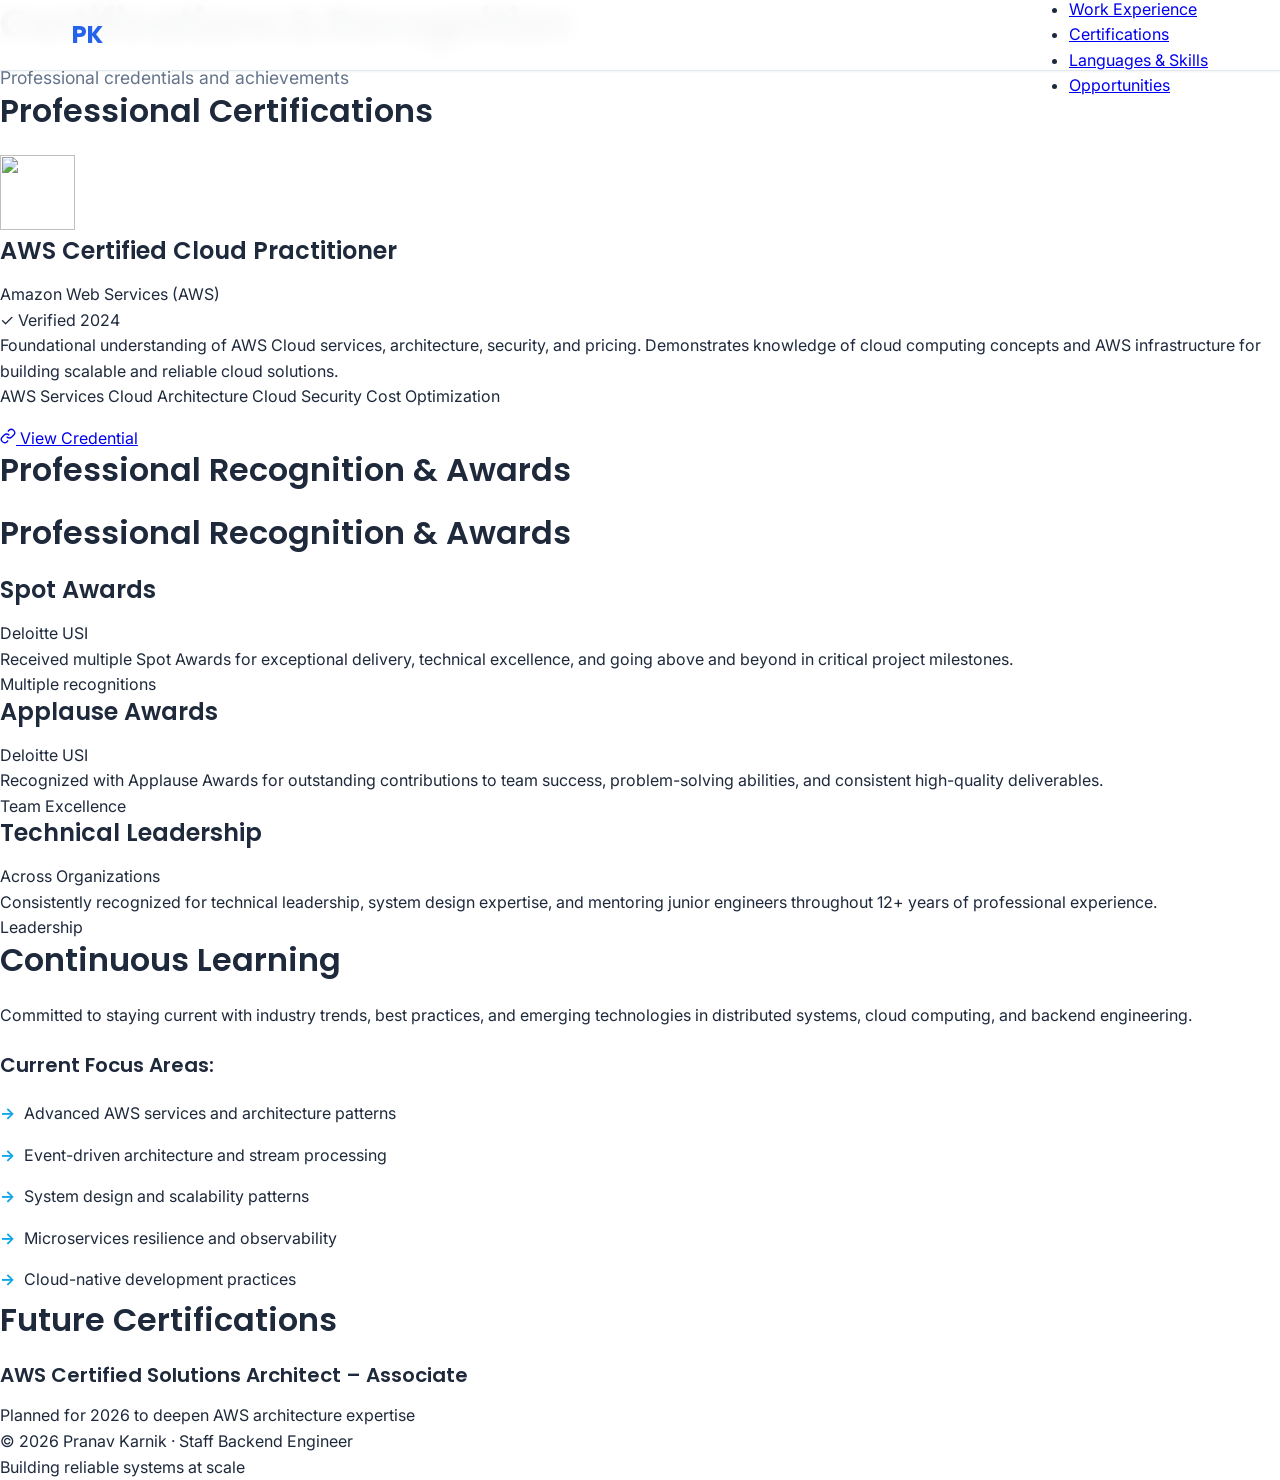
==== certifications.html @ 6ec2f6ee "Rename certifications to certifications.html" ====
<!DOCTYPE html>
<html lang="en">
<head>
<meta charset="UTF-8" />
<meta name="viewport" content="width=device-width, initial-scale=1" /
>
<title>Certifications | Pranav Karnik</title>
<link rel="stylesheet" href="styles.css" />
<link rel="preconnect" href="https://fonts.googleapis.com">
<link rel="preconnect" href="https://fonts.gstatic.com" crossorigin>
<link href="https://fonts.googleapis.com/css2?
family=Inter:wght@300;400;500;600;700&family=Poppins:wght@600;700&displ
ay=swap" rel="stylesheet">
</head>
<body>
<nav class="navbar">
<div class="nav-container">
<a href="index.html" class="nav-logo">PK</a>
<button class="hamburger" id="hamburger" aria-label="Toggle menu">
<span class="line"></span>
<span class="line"></span>
<span class="line"></span>
</button>
<ul class="nav-menu" id="navMenu">
<li><a href="index.html">Home</a></li>
<li><a href="experience.html">Work Experience</a></li>
<li><a href="certifications.html" class="active">Certifications</
a></li>
<li><a href="languages.html">Languages & Skills</a></li>
<li><a href="opportunities.html">Opportunities</a></li>
</ul>
</div>
</nav>
<div class="page-header">
<div class="container">
<h1>Certifications & Recognition</h1>
<p class="subtitle">Professional credentials and achievements</p>
</div>
</div>
<main>
<section class="section-light">
<div class="container">
<div class="cert-section">
<h2> Professional Certifications</h2>
<div class="cert-card featured">
<div class="cert-header">
<div class="cert-icon">
<img src="https://res.cloudinary.com/dsrkqlk0v/image/upload/v1769955115/IMG_2856_sljvae.png" height="75" width="75"/>
</div>
<div>
<h3>AWS Certified Cloud Practitioner</h3>
<p class="cert-issuer">Amazon Web Services (AWS)</p>
</div>
</div>
<div class="cert-details">
<div class="cert-meta">
<span class="cert-badge">✓ Verified</span>
<span class="cert-year">2024</span>
</div>
<p class="cert-description">
Foundational understanding of AWS Cloud services,
architecture, security,
and pricing. Demonstrates knowledge of cloud computing
concepts and AWS
infrastructure for building scalable and reliable cloud
solutions.
</p>
<div class="cert-skills">
<span class="skill-tag">AWS Services</span>
<span class="skill-tag">Cloud Architecture</span>
<span class="skill-tag">Cloud Security</span>
<span class="skill-tag">Cost Optimization</span>
</div>
<div style="margin-top: 1rem;">
<a href="https://www.credly.com/badges/dc76d791-8003-4bef-
b8b0-d8bb9b824e85/linked_in_profile" target="_blank" class="btn-
primary">
<svg width="16" height="16" viewBox="0 0 24 24"
fill="none" stroke="currentColor" stroke-width="2">
<path d="M10 13a5 5 0 0 0 7.54.54l3-3a5 5 0 0
0-7.07-7.07l-1.72 1.71"></path>
<path d="M14 11a5 5 0 0 0-7.54-.54l-3 3a5 5 0 0 0 7.07
7.07l1.71-1.71"></path>
</svg>
View Credential
</a>
</div>
</div>
</div>
</div>
<div class="cert-section">
<h2> Professional Recognition & Awards</h2>
<h2> Professional Recognition & Awards</h2>
<div class="awards-grid">
<div class="award-card">
<div class="award-icon"> </div>
<h3>Spot Awards</h3>
<p class="award-company">Deloitte USI</p>
<p class="award-description">
Received multiple Spot Awards for exceptional delivery,
technical excellence,
and going above and beyond in critical project milestones.
</p>
<div class="award-meta">
<span class="award-badge">Multiple recognitions</span>
</div>
</div>
<div class="award-card">
<div class="award-icon"> </div>
<h3>Applause Awards</h3>
<p class="award-company">Deloitte USI</p>
<p class="award-description">
Recognized with Applause Awards for outstanding
contributions to team success,
problem-solving abilities, and consistent high-quality
deliverables.
</p>
<div class="award-meta">
<span class="award-badge">Team Excellence</span>
</div>
</div>
<div class="award-card">
<div class="award-icon"> </div>
<h3>Technical Leadership</h3>
<p class="award-company">Across Organizations</p>
<p class="award-description">
Consistently recognized for technical leadership, system
design expertise,
and mentoring junior engineers throughout 12+ years of
professional experience.
</p>
<div class="award-meta">
<span class="award-badge">Leadership</span>
</div>
</div>
</div>
</div>
</div>
<div class="cert-section">
<h2> Continuous Learning</h2>
<div class="learning-card">
<p>
Committed to staying current with industry trends, best
practices, and emerging technologies
in distributed systems, cloud computing, and backend
engineering.
</p>
<div class="learning-areas">
<h4>Current Focus Areas:</h4>
<ul class="learning-list">
<li>Advanced AWS services and architecture patterns</li>
<li>Event-driven architecture and stream processing</li>
<li>System design and scalability patterns</li>
<li>Microservices resilience and observability</li>
<li>Cloud-native development practices</li>
</ul>
</div>
</div>
</div>
<div class="cert-section">
<h2> Future Certifications</h2>
<div class="future-certs">
<div class="future-cert-item">
<h4>AWS Certified Solutions Architect – Associate</h4>
<p>Planned for 2026 to deepen AWS architecture expertise</p>
</div>
<!-- <div class="future-cert-item">
<h4>Certified Kubernetes Administrator (CKA)</h4>
<p>To enhance container orchestration and cloud-native
skills</p>
</div> -->
</div>
</div>
</div>
</section>
</main>
</main>
<footer>
<div class="container">
<p>© 2026 Pranav Karnik · Staff Backend Engineer</p>
<p class="footer-subtitle">Building reliable systems at scale</p>
</div>
</footer>
<script src="script.js"></script>
</body>
</html>
---- styles.css ----
/* ================================
GLOBAL RESET & VARIABLES
================================ */
:root {
--primary-color: #2563eb;
--primary-dark: #1e40af;
--secondary-color: #64748b;
--accent-color: #0ea5e9;
--text-dark: #1e293b;
--text-light: #64748b;
--bg-light: #f8fafc;
--bg-white: #ffffff;
--bg-dark: #0f172a;
--border-color: #e2e8f0;
--shadow-sm: 0 1px 2px 0 rgba(0, 0, 0, 0.05);
--shadow-md: 0 4px 6px -1px rgba(0, 0, 0, 0.1);
--shadow-lg: 0 10px 15px -3px rgba(0, 0, 0, 0.1);
--shadow-xl: 0 20px 25px -5px rgba(0, 0, 0, 0.1);
--transition: all 0.3s cubic-bezier(0.4, 0, 0.2, 1);
}
* {
margin: 0;
padding: 0;
box-sizing: border-box;
}
html {
scroll-behavior: smooth;
}
body {
font-family: 'Inter', -apple-system, BlinkMacSystemFont, 'Segoe UI',
Roboto, sans-serif;
color: var(--text-dark);
line-height: 1.6;
background-color: var(--bg-white);
}
/* ================================
TYPOGRAPHY
================================ */
h1, h2, h3, h4, h5, h6 {
font-family: 'Poppins', 'Inter', sans-serif;
font-weight: 700;
line-height: 1.2;
color: var(--text-dark);
margin-bottom: 1rem;
}
h1 {
font-size: 2.5rem;
font-weight: 700;
}
h2 {
font-size: 2rem;
font-weight: 600;
margin-bottom: 1.5rem;
}
h3 {
font-size: 1.5rem;
font-weight: 600;
}
h4 {
font-size: 1.25rem;
font-weight: 600;
}
p {
}
margin-bottom: 1rem;
.lead {
font-size: 1.25rem;
font-weight: 400;
color: var(--text-light);
line-height: 1.7;
}
.subtitle {
font-size: 1.1rem;
color: var(--text-light);
font-weight: 400;
}
/* ================================
NAVIGATION BAR
================================ */
.navbar {
position: fixed;
top: 0;
left: 0;
right: 0;
background: rgba(255, 255, 255, 0.95);
backdrop-filter: blur(10px);
border-bottom: 1px solid var(--border-color);
z-index: 1000;
box-shadow: var(--shadow-sm);
}
.nav-container {
max-width: 1200px;
margin: 0 auto;
padding: 0 2rem;
display: flex;
justify-content: space-between;
align-items: center;
height: 70px;
}
.nav-logo {
font-family: 'Poppins', sans-serif;
font-size: 1.5rem;
font-weight: 700;
color: var(--primary-color);
text-decoration: none;
transition: var(--transition);
}
.nav-logo:hover {
color: var(--primary-dark);
transform: scale(1.05);
}
.hamburger {
display: none;
flex-direction: column;
background: none;
border: none;
cursor: pointer;
padding: 0.5rem;
z-index: 1001;
}
.hamburger .line {
width: 25px;
height: 3px;
background-color: var(--text-dark);
margin: 3px 0;
transition: var(--transition);
border-radius: 3px;
}
}
}
}
.hamburger.active .line:nth-child(1) {
transform: rotate(45deg) translate(8px, 8px);
.hamburger.active .line:nth-child(2) {
opacity: 0;
.hamburger.active .line:nth-child(3) {
transform: rotate(-45deg) translate(7px, -7px);
.nav-menu {
display: flex;
list-style: none;
gap: 2rem;
align-items: center;
}
.nav-menu li a {
text-decoration: none;
color: var(--text-dark);
font-weight: 500;
font-size: 0.95rem;
padding: 0.5rem 1rem;
border-radius: 6px;
transition: var(--transition);
position: relative;
}
.nav-menu li a:hover {
color: var(--primary-color);
background-color: var(--bg-light);
}
.nav-menu li a.active {
color: var(--primary-color);
background-color: var(--bg-light);
}
/* Mobile Navigation */
@media (max-width: 768px) {
.hamburger {
display: flex;
}
.nav-menu {
position: fixed;
left: -100%;
top: 70px;
flex-direction: column;
background-color: rgba(255, 255, 255, 0.98);
width: 100%;
text-align: center;
transition: 0.3s;
box-shadow: var(--shadow-lg);
padding: 2rem 0;
gap: 0;
}
}
}
.nav-menu.active {
left: 0;
.nav-menu li {
width: 100%;
.nav-menu li a {
display: block;
padding: 1rem 2rem;
margin: 0.25rem 0;
}
}
/* ================================
HERO SECTION
================================ */
.hero {
margin-top: 70px;
background: linear-gradient(135deg, #667eea 0%, #764ba2 100%);
color: white;
padding: 4rem 2rem;
}
.hero-content {
max-width: 1200px;
margin: 0 auto;
}
.profile-section {
display: grid;
grid-template-columns: 250px 1fr;
gap: 3rem;
align-items: center;
}
.profile-pic {
width: 250px;
height: 250px;
object-fit: cover;
border-radius: 12px;
border: 5px solid rgba(255, 255, 255, 0.3);
box-shadow: var(--shadow-xl);
transition: var(--transition);
}
.profile-pic:hover {
transform: scale(1.02);
box-shadow: 0 25px 50px -12px rgba(0, 0, 0, 0.25);
}
.profile-info h1 {
color: white;
font-size: 3rem;
margin-bottom: 0.5rem;
}
.role {
font-size: 1.5rem;
font-weight: 600;
color: rgba(255, 255, 255, 0.95);
margin-bottom: 1rem;
}
.tagline {
font-size: 1.1rem;
color: rgba(255, 255, 255, 0.9);
line-height: 1.6;
margin-bottom: 1rem;
}
.location {
font-size: 1rem;
color: rgba(255, 255, 255, 0.85);
margin-bottom: 1.5rem;
}
.links {
display: flex;
gap: 1rem;
flex-wrap: wrap;
}
.btn-primary,
.btn-secondary {
display: inline-flex;
align-items: center;
gap: 0.5rem;
padding: 0.75rem 1.5rem;
border-radius: 8px;
text-decoration: none;
font-weight: 600;
transition: var(--transition);
font-size: 0.95rem;
}
.btn-primary {
background-color: white;
color: var(--primary-color);
box-shadow: var(--shadow-md);
}
.btn-primary:hover {
transform: translateY(-2px);
box-shadow: var(--shadow-lg);
background-color: var(--bg-light);
}
.btn-secondary {
background-color: rgba(255, 255, 255, 0.2);
color: white;
border: 2px solid rgba(255, 255, 255, 0.5);
}
.btn-secondary:hover {
background-color: rgba(255, 255, 255, 0.3);
border-color: white;
transform: translateY(-2px);
}
.btn-primary.large,
.btn-secondary.large {
padding: 1rem 2rem;
font-size: 1.1rem;
}
@media (max-width: 768px) {
.profile-section {
grid-template-columns: 1fr;
text-align: center;
gap: 2rem;
}
.profile-pic {
margin: 0 auto;
width: 200px;
height: 200px;
}
}
}
.profile-info h1 {
font-size: 2rem;
.links {
justify-content: center;
}
/* ================================
MAIN CONTENT & SECTIONS
================================ */
.container {
max-width: 1200px;
margin: 0 auto;
padding: 0 2rem;
section {
padding: 4rem 0;
}
}
}
}
.section-light {
background-color: var(--bg-white);
.section-dark {
background-color: var(--bg-light);
.page-header {
margin-top: 70px;
background: linear-gradient(135deg, #667eea 0%, #764ba2 100%);
color: white;
padding: 3rem 2rem;
text-align: center;
}
.page-header h1 {
color: white;
font-size: 2.5rem;
margin-bottom: 0.5rem;
}
.page-header .subtitle {
color: rgba(255, 255, 255, 0.9);
font-size: 1.2rem;
}
}
.gradient-header {
background: linear-gradient(135deg, #0ea5e9 0%, #2563eb 100%);
/* ================================
GRID LAYOUTS
================================ */
.grid {
display: grid;
grid-template-columns: repeat(auto-fit, minmax(280px, 1fr));
gap: 2rem;
margin-top: 2rem;
}
.grid-small {
display: grid;
grid-template-columns: repeat(auto-fit, minmax(250px, 1fr));
gap: 1.5rem;
margin-top: 1.5rem;
}
/* ================================
CARDS
================================ */
.card {
background: white;
border-radius: 12px;
padding: 2rem;
box-shadow: var(--shadow-md);
transition: var(--transition);
border: 1px solid var(--border-color);
}
.card:hover {
transform: translateY(-5px);
box-shadow: var(--shadow-xl);
}
.card-icon {
font-size: 3rem;
margin-bottom: 1rem;
}
.card h3 {
color: var(--text-dark);
margin-bottom: 0.75rem;
}
.card p {
color: var(--text-light);
font-size: 0.95rem;
}
/* ================================
PHILOSOPHY & LISTS
================================ */
.philosophy-list {
list-style: none;
margin-top: 1.5rem;
}
.philosophy-list li {
padding: 1rem 1.5rem;
margin-bottom: 0.75rem;
background: white;
border-left: 4px solid var(--primary-color);
border-radius: 6px;
box-shadow: var(--shadow-sm);
transition: var(--transition);
}
.philosophy-list li:hover {
box-shadow: var(--shadow-md);
transform: translateX(5px);
}
.bullet {
color: var(--primary-color);
font-weight: 700;
margin-right: 0.75rem;
}
.achievements {
list-style: none;
margin-top: 1rem;
}
.achievements li {
padding: 0.75rem 0;
padding-left: 1.5rem;
position: relative;
color: var(--text-dark);
}
.achievements li:before {
content: "‣";
position: absolute;
left: 0;
color: var(--primary-color);
font-weight: bold;
}
/* ================================
CURRENT ROLE
================================ */
.current-role {
background: white;
padding: 2rem;
border-radius: 12px;
box-shadow: var(--shadow-md);
border-left: 4px solid var(--primary-color);
}
.time {
color: var(--text-light);
font-weight: 600;
font-size: 0.95rem;
margin-bottom: 1rem;
}
/* ================================
EXPERIENCE PAGE
================================ */
.experience-item {
background: white;
border-radius: 12px;
padding: 2.5rem;
margin-bottom: 2rem;
box-shadow: var(--shadow-md);
border: 1px solid var(--border-color);
}
.experience-header {
display: flex;
justify-content: space-between;
align-items: flex-start;
margin-bottom: 1.5rem;
padding-bottom: 1.5rem;
border-bottom: 2px solid var(--border-color);
}
.experience-header h2 {
color: var(--text-dark);
margin-bottom: 0.25rem;
}
.experience-header h3 {
color: var(--text-light);
font-weight: 500;
font-size: 1.2rem;
}
.experience-date {
display: flex;
flex-direction: column;
gap: 0.5rem;
align-items: flex-end;
}
.time-badge,
.location-badge {
padding: 0.4rem 1rem;
border-radius: 20px;
font-size: 0.85rem;
font-weight: 600;
}
.time-badge {
background-color: var(--primary-color);
color: white;
}
.location-badge {
background-color: var(--bg-light);
color: var(--text-light);
}
.experience-content h4 {
color: var(--text-dark);
margin-top: 1.5rem;
margin-bottom: 1rem;
}
.highlight-card {
background: var(--bg-light);
padding: 1.5rem;
border-radius: 8px;
border-left: 3px solid var(--accent-color);
}
}
.highlight-card h5 {
color: var(--text-dark);
margin-bottom: 0.75rem;
font-size: 1.1rem;
}
}
.highlight-card ul {
list-style: none;
.highlight-card li {
padding: 0.4rem 0;
padding-left: 1.2rem;
position: relative;
font-size: 0.9rem;
color: var(--text-dark);
}
.highlight-card li:before {
content: "•";
position: absolute;
left: 0;
color: var(--accent-color);
font-weight: bold;
}
/* Timeline */
.experience-summary {
margin-top: 3rem;
background: var(--bg-light);
padding: 2.5rem;
border-radius: 12px;
}
.timeline {
margin-top: 2rem;
position: relative;
padding-left: 2rem;
}
.timeline:before {
content: "";
position: absolute;
left: 0;
top: 0;
bottom: 0;
width: 3px;
background: var(--primary-color);
}
.timeline-item {
position: relative;
margin-bottom: 2rem;
}
.timeline-marker {
position: absolute;
left: -2.5rem;
top: 0.25rem;
width: 12px;
height: 12px;
background: var(--primary-color);
border: 3px solid white;
border-radius: 50%;
box-shadow: var(--shadow-md);
}
.timeline-content h4 {
color: var(--primary-color);
font-size: 1.1rem;
margin-bottom: 0.5rem;
}
.timeline-content p {
color: var(--text-dark);
margin-bottom: 0;
}
@media (max-width: 768px) {
.experience-header {
flex-direction: column;
gap: 1rem;
}
}
.experience-date {
align-items: flex-start;
}
/* ================================
CERTIFICATIONS PAGE
================================ */
.cert-section {
margin-bottom: 3rem;
}
.cert-card {
background: white;
border-radius: 12px;
padding: 2rem;
box-shadow: var(--shadow-md);
border: 1px solid var(--border-color);
margin-bottom: 1.5rem;
transition: var(--transition);
}
.cert-card:hover {
box-shadow: var(--shadow-lg);
transform: translateY(-2px);
}
}
.cert-card.featured {
border-left: 4px solid var(--primary-color);
.cert-header {
display: flex;
gap: 1.5rem;
align-items: flex-start;
margin-bottom: 1.5rem;
}
}
.cert-icon {
color: var(--primary-color);
.cert-issuer {
color: var(--text-light);
font-weight: 500;
margin-top: 0.25rem;
}
.cert-details {
margin-top: 1rem;
}
.cert-meta {
display: flex;
gap: 1rem;
margin-bottom: 1rem;
}
.cert-badge,
.cert-year {
padding: 0.4rem 1rem;
border-radius: 20px;
font-size: 0.85rem;
font-weight: 600;
}
.cert-badge {
background-color: #10b981;
color: white;
}
.cert-year {
background-color: var(--bg-light);
color: var(--text-light);
}
.cert-description {
color: var(--text-light);
line-height: 1.6;
margin-bottom: 1rem;
}
.cert-skills {
display: flex;
flex-wrap: wrap;
gap: 0.5rem;
margin-top: 1rem;
}
.skill-tag {
padding: 0.4rem 0.9rem;
background-color: var(--bg-light);
color: var(--text-dark);
border-radius: 6px;
font-size: 0.85rem;
font-weight: 500;
}
/* Awards Grid */
.awards-grid {
display: grid;
grid-template-columns: repeat(auto-fit, minmax(300px, 1fr));
gap: 1.5rem;
margin-top: 1.5rem;
}
.award-card {
background: white;
border-radius: 12px;
padding: 2rem;
box-shadow: var(--shadow-md);
border: 1px solid var(--border-color);
transition: var(--transition);
}
.award-card:hover {
transform: translateY(-3px);
box-shadow: var(--shadow-lg);
}
.award-icon {
font-size: 2.5rem;
margin-bottom: 1rem;
}
.award-company {
color: var(--text-light);
font-weight: 600;
margin-bottom: 0.75rem;
}
.award-description {
color: var(--text-light);
font-size: 0.95rem;
line-height: 1.6;
}
}
.award-meta {
margin-top: 1rem;
}
.award-badge {
display: inline-block;
padding: 0.4rem 1rem;
background-color: var(--bg-light);
color: var(--primary-color);
border-radius: 20px;
font-size: 0.85rem;
font-weight: 600;
}
/* Learning */
.learning-card {
background: var(--bg-light);
padding: 2rem;
border-radius: 12px;
border-left: 4px solid var(--accent-color);
}
}
.learning-areas {
margin-top: 1.5rem;
.learning-list {
list-style: none;
margin-top: 1rem;
}
.learning-list li {
padding: 0.5rem 0;
padding-left: 1.5rem;
position: relative;
color: var(--text-dark);
}
.learning-list li:before {
content: "→";
position: absolute;
left: 0;
color: var(--accent-color);
font-weight: bold;
}
/* Future Certifications */
.future-certs {
margin-top: 1.5rem;
}
.future-cert-item {
background: white;
padding: 1.5rem;
border-radius: 8px;
margin-bottom: 1rem;
border-left: 3px solid var(--text-light);
}
.future-cert-item h4 {
color: var(--text-dark);
margin-bottom: 0.5rem;
}
.future-cert-item p {
color: var(--text-light);
font-size: 0.9rem;
margin-bottom: 0;
}
/* ================================
LANGUAGES & SKILLS PAGE
================================ */
.skills-section {
margin-bottom: 3rem;
}
/* Language Cards */
.language-grid {
display: grid;
grid-template-columns: repeat(auto-fit, minmax(250px, 1fr));
gap: 1.5rem;
margin-top: 1.5rem;
}
.language-card {
background: white;
border-radius: 12px;
padding: 2rem;
box-shadow: var(--shadow-md);
text-align: center;
border: 1px solid var(--border-color);
transition: var(--transition);
}
.language-card:hover {
transform: translateY(-3px);
box-shadow: var(--shadow-lg);
}
.language-flag {
font-size: 3rem;
margin-bottom: 1rem;
}
.proficiency-bar {
width: 100%;
height: 8px;
background-color: var(--bg-light);
border-radius: 10px;
overflow: hidden;
margin: 1rem 0;
}
.proficiency-fill {
height: 100%;
accent-color));
border-radius: 10px;
transition: width 0.5s ease;
background: linear-gradient(90deg, var(--primary-color), var(--
}
.proficiency-level {
color: var(--text-light);
font-size: 0.9rem;
font-weight: 500;
/* Tech Skills */
.tech-category {
margin-bottom: 2rem;
}
}
.tech-category h3 {
color: var(--text-dark);
font-size: 1.2rem;
margin-bottom: 1rem;
padding-bottom: 0.5rem;
border-bottom: 2px solid var(--border-color);
}
.tech-grid {
display: grid;
grid-template-columns: repeat(auto-fit, minmax(200px, 1fr));
gap: 1rem;
margin-top: 1rem;
}
.tech-item {
background: white;
padding: 1.25rem;
border-radius: 8px;
box-shadow: var(--shadow-sm);
border: 1px solid var(--border-color);
transition: var(--transition);
display: flex;
flex-direction: column;
gap: 0.5rem;
}
.tech-item:hover {
box-shadow: var(--shadow-md);
transform: translateY(-2px);
}
}
}
}
.tech-item.expert {
border-left: 4px solid #10b981;
.tech-item.advanced {
border-left: 4px solid var(--primary-color);
.tech-item.intermediate {
border-left: 4px solid var(--accent-color);
.tech-name {
font-weight: 600;
color: var(--text-dark);
font-size: 1rem;
}
.tech-level {
font-size: 0.85rem;
font-weight: 600;
padding: 0.25rem 0.75rem;
border-radius: 12px;
align-self: flex-start;
}
.tech-item.expert .tech-level {
background-color: #d1fae5;
color: #065f46;
}
.tech-item.advanced .tech-level {
background-color: #dbeafe;
color: #1e40af;
}
.tech-item.intermediate .tech-level {
background-color: #e0f2fe;
color: #075985;
}
.tech-version {
font-size: 0.8rem;
color: var(--text-light);
}
/* Architecture Skills */
.architecture-skills {
display: grid;
grid-template-columns: repeat(auto-fit, minmax(280px, 1fr));
gap: 1.5rem;
margin-top: 1.5rem;
}
.arch-item {
background: white;
padding: 1.5rem;
border-radius: 8px;
box-shadow: var(--shadow-sm);
border-left: 3px solid var(--primary-color);
transition: var(--transition);
}
.arch-item:hover {
box-shadow: var(--shadow-md);
transform: translateX(3px);
}
.arch-item h4 {
color: var(--text-dark);
margin-bottom: 0.5rem;
}
.arch-item p {
color: var(--text-light);
font-size: 0.9rem;
margin-bottom: 0;
}
/* Tools Grid */
.tools-grid {
display: grid;
grid-template-columns: repeat(auto-fit, minmax(250px, 1fr));
gap: 1.5rem;
margin-top: 1.5rem;
}
.tool-category {
background: white;
padding: 1.5rem;
border-radius: 8px;
box-shadow: var(--shadow-sm);
border: 1px solid var(--border-color);
}
.tool-category h4 {
color: var(--text-dark);
margin-bottom: 1rem;
}
}
.tool-category ul {
list-style: none;
.tool-category li {
padding: 0.4rem 0;
padding-left: 1.2rem;
position: relative;
color: var(--text-dark);
font-size: 0.9rem;
}
.tool-category li:before {
content: "✓";
position: absolute;
left: 0;
color: var(--primary-color);
font-weight: bold;
}
/* ================================
OPPORTUNITIES PAGE
================================ */
.opportunity-intro {
text-align: center;
max-width: 800px;
margin: 0 auto 3rem;
}
.opportunity-grid {
display: grid;
grid-template-columns: repeat(auto-fit, minmax(320px, 1fr));
gap: 2rem;
margin-bottom: 3rem;
}
.opportunity-card {
background: white;
border-radius: 12px;
padding: 2.5rem;
box-shadow: var(--shadow-md);
border: 1px solid var(--border-color);
transition: var(--transition);
}
.opportunity-card:hover {
transform: translateY(-5px);
box-shadow: var(--shadow-xl);
}
.opportunity-card.featured {
border: 2px solid var(--primary-color);
background: linear-gradient(135deg, #f0f9ff 0%, #e0f2fe 100%);
}
.opp-icon {
font-size: 3rem;
margin-bottom: 1rem;
}
.opp-highlight {
color: var(--primary-color);
font-weight: 600;
font-size: 1.1rem;
margin-bottom: 1.5rem;
}
.opp-details h4 {
color: var(--text-dark);
margin-top: 1.5rem;
margin-bottom: 1rem;
}
}
.opp-details ul {
list-style: none;
.opp-details li {
padding: 0.5rem 0;
padding-left: 1.5rem;
position: relative;
color: var(--text-dark);
}
.opp-details li:before {
content: "‣";
position: absolute;
left: 0;
color: var(--primary-color);
font-weight: bold;
}
.visa-badge {
background: var(--primary-color);
color: white;
padding: 1rem 1.5rem;
border-radius: 8px;
margin-top: 1.5rem;
}
.visa-badge strong {
display: block;
margin-bottom: 0.5rem;
font-size: 1.1rem;
}
.visa-badge p {
margin: 0;
font-size: 0.9rem;
opacity: 0.95;
}
.note {
background: var(--bg-light);
padding: 1rem;
border-radius: 6px;
margin-top: 1rem;
font-size: 0.9rem;
color: var(--text-dark);
}
/* What Looking For */
.what-looking-for {
background: var(--bg-light);
padding: 3rem;
border-radius: 12px;
margin-bottom: 3rem;
}
.looking-grid {
display: grid;
grid-template-columns: repeat(auto-fit, minmax(250px, 1fr));
gap: 2rem;
margin-top: 2rem;
}
.looking-item {
background: white;
padding: 1.5rem;
border-radius: 8px;
box-shadow: var(--shadow-sm);
}
.looking-item h3 {
color: var(--text-dark);
margin-bottom: 1rem;
font-size: 1.2rem;
}
}
.looking-item ul {
list-style: none;
.looking-item li {
padding: 0.4rem 0;
padding-left: 1.2rem;
position: relative;
color: var(--text-dark);
}
.looking-item li:before {
content: "•";
position: absolute;
left: 0;
color: var(--primary-color);
font-weight: bold;
/* Value Proposition */
.value-proposition {
margin-bottom: 3rem;
}
}
.value-grid {
display: grid;
grid-template-columns: repeat(auto-fit, minmax(250px, 1fr));
gap: 1.5rem;
margin-top: 2rem;
}
.value-item {
background: white;
padding: 2rem;
border-radius: 12px;
box-shadow: var(--shadow-md);
text-align: center;
border: 1px solid var(--border-color);
transition: var(--transition);
}
.value-item:hover {
transform: translateY(-3px);
box-shadow: var(--shadow-lg);
}
.value-icon {
font-size: 2.5rem;
margin-bottom: 1rem;
}
.value-item h4 {
color: var(--text-dark);
margin-bottom: 0.75rem;
}
.value-item p {
color: var(--text-light);
font-size: 0.9rem;
margin-bottom: 0;
}
/* Relocation Info */
.relocation-info {
background: linear-gradient(135deg, #f0f9ff 0%, #e0f2fe 100%);
padding: 3rem;
border-radius: 12px;
margin-bottom: 3rem;
}
.relocation-content {
max-width: 900px;
margin: 0 auto;
}
.relocation-details {
display: grid;
grid-template-columns: repeat(auto-fit, minmax(200px, 1fr));
gap: 1.5rem;
margin-top: 2rem;
}
.relocation-item {
background: white;
padding: 1.5rem;
border-radius: 8px;
box-shadow: var(--shadow-sm);
}
.relocation-item h4 {
color: var(--primary-color);
margin-bottom: 0.5rem;
font-size: 1.1rem;
}
.relocation-item p {
color: var(--text-dark);
font-size: 0.9rem;
margin-bottom: 0;
}
/* Contact CTA */
.contact-cta {
background: white;
padding: 3rem;
border-radius: 12px;
box-shadow: var(--shadow-lg);
text-align: center;
border: 2px solid var(--primary-color);
}
.contact-cta h2 {
color: var(--text-dark);
margin-bottom: 1rem;
}
.contact-cta p {
color: var(--text-light);
font-size: 1.1rem;
max-width: 700px;
margin: 0 auto 2rem;
}
.cta-buttons {
display: flex;
gap: 1rem;
justify-content: center;
flex-wrap: wrap;
}
}
/* ================================
FOOTER
================================ */
footer {
background-color: var(--bg-dark);
color: rgba(255, 255, 255, 0.8);
padding: 2rem 0;
text-align: center;
}
footer p {
margin-bottom: 0.5rem;
}
.footer-subtitle {
font-size: 0.9rem;
color: rgba(255, 255, 255, 0.6);
}
/* ================================
RESPONSIVE DESIGN
================================ */
@media (max-width: 992px) {
h1 {
font-size: 2rem;
}
h2 {
font-size: 1.75rem;
}
section {
padding: 3rem 0;
}
}
@media (max-width: 768px) {
.container {
padding: 0 1.5rem;
}
.hero {
padding: 3rem 1.5rem;
}
}
h1 {
font-size: 1.75rem;
}
.page-header h1 {
font-size: 2rem;
}
.grid,
.grid-small {
grid-template-columns: 1fr;
}
.cta-buttons {
flex-direction: column;
align-items: stretch;
}
.btn-primary.large,
.btn-secondary.large {
width: 100%;
justify-content: center;
}
}
@media (max-width: 480px) {
h1 {
font-size: 1.5rem;
}
h2 {
font-size: 1.5rem;
}
.page-header h1 {
font-size: 1.75rem;
}
.hero {
padding: 2rem 1rem;
}
.card,
.experience-item,
}
.opportunity-card {
padding: 1.5rem;
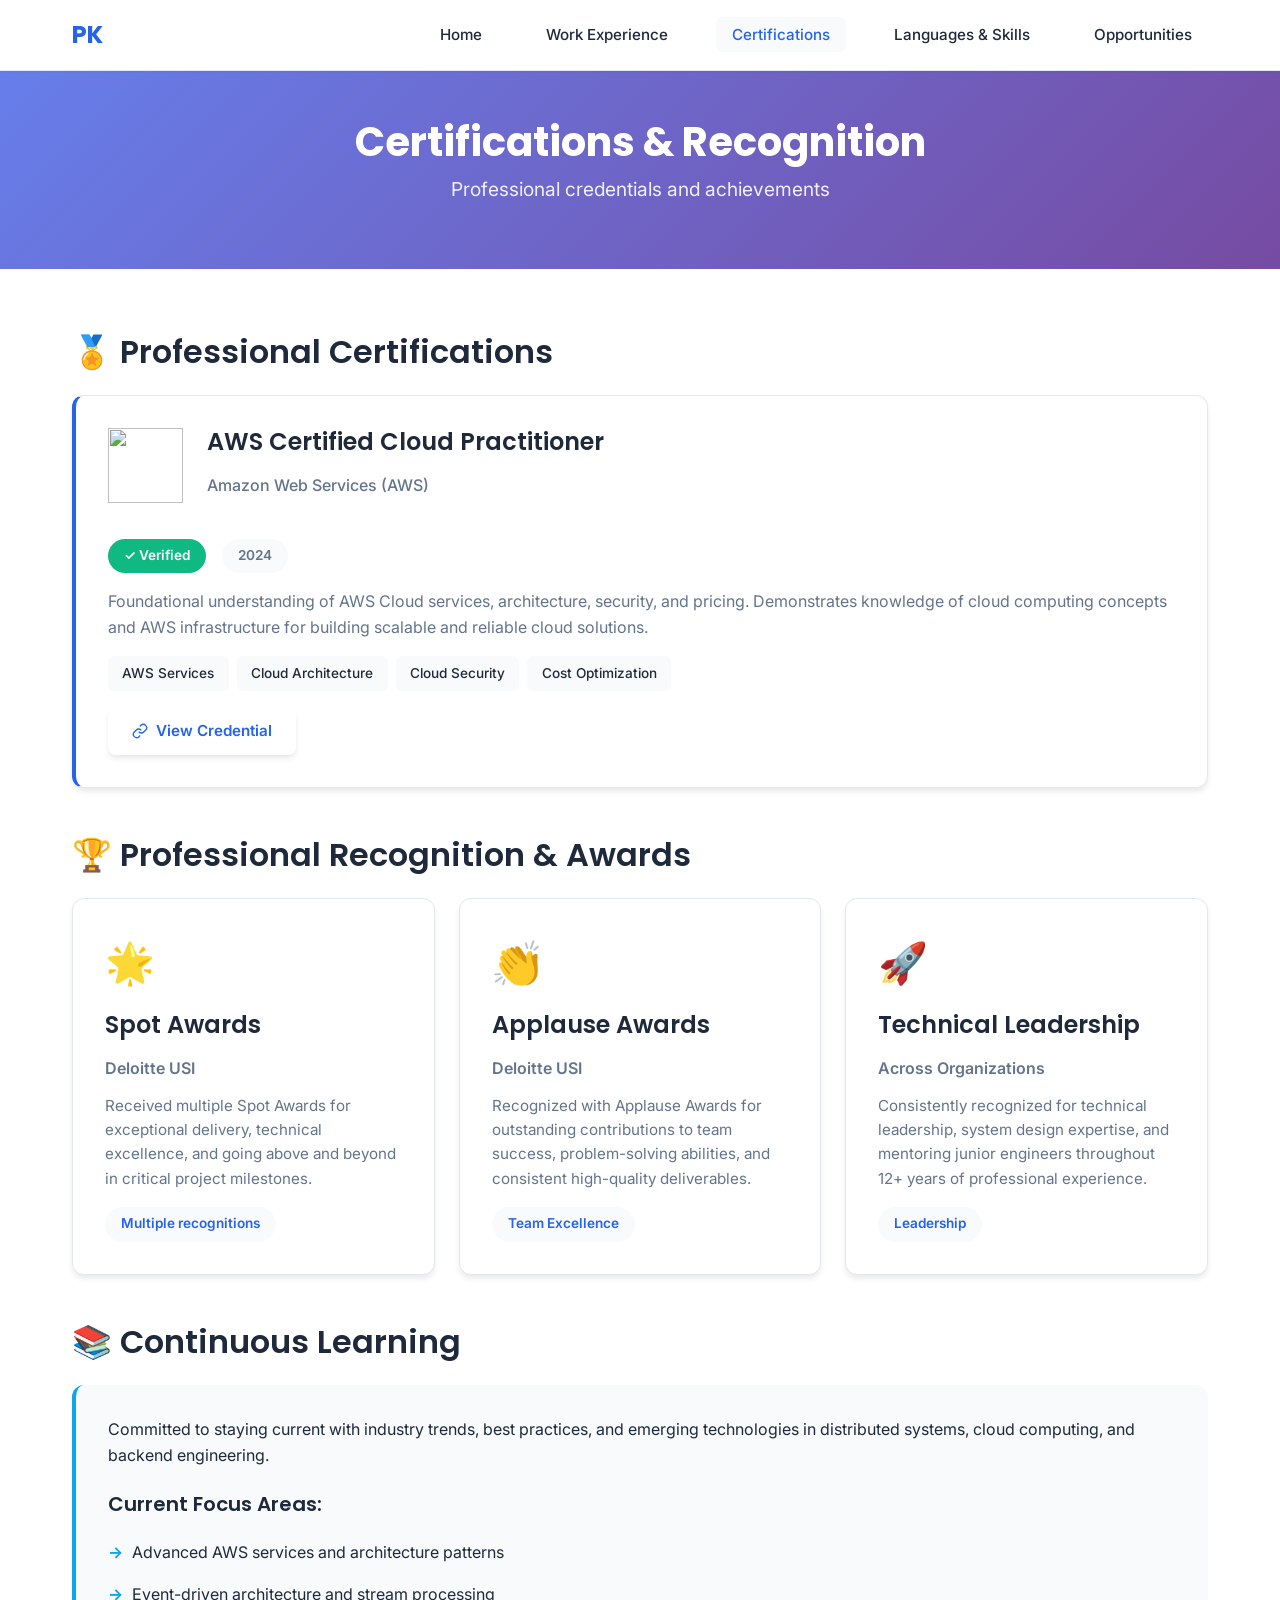
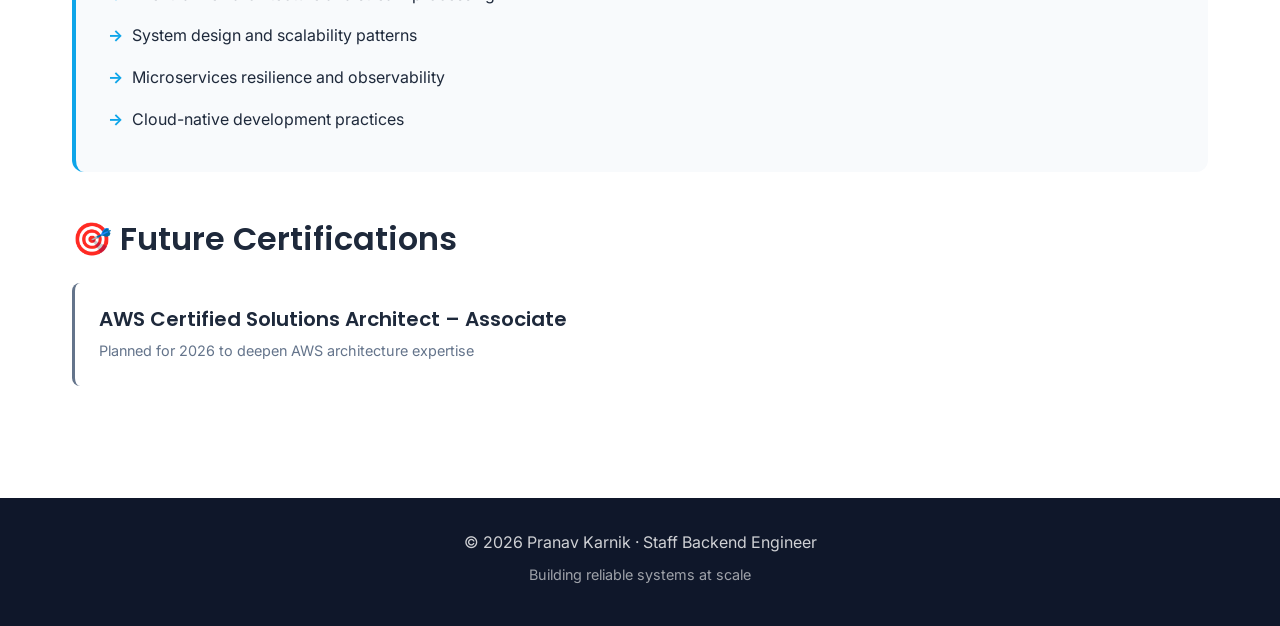
==== commit e35ca2f5: "Update certifications.html" ====
--- a/certifications.html
+++ b/certifications.html
@@ -1,186 +1,182 @@
 <!DOCTYPE html>
 <html lang="en">
 <head>
-<meta charset="UTF-8" />
-<meta name="viewport" content="width=device-width, initial-scale=1" /
->
-<title>Certifications | Pranav Karnik</title>
-<link rel="stylesheet" href="styles.css" />
-<link rel="preconnect" href="https://fonts.googleapis.com">
-<link rel="preconnect" href="https://fonts.gstatic.com" crossorigin>
-<link href="https://fonts.googleapis.com/css2?
-family=Inter:wght@300;400;500;600;700&family=Poppins:wght@600;700&displ
-ay=swap" rel="stylesheet">
+  <meta charset="UTF-8" />
+  <meta name="viewport" content="width=device-width, initial-scale=1" />
+  <title>Certifications | Pranav Karnik</title>
+  <link rel="stylesheet" href="styles.css" />
+  <link rel="preconnect" href="https://fonts.googleapis.com">
+  <link rel="preconnect" href="https://fonts.gstatic.com" crossorigin>
+  <link href="https://fonts.googleapis.com/css2?family=Inter:wght@300;400;500;600;700&family=Poppins:wght@600;700&display=swap" rel="stylesheet">
 </head>
 <body>
+
 <nav class="navbar">
-<div class="nav-container">
-<a href="index.html" class="nav-logo">PK</a>
-<button class="hamburger" id="hamburger" aria-label="Toggle menu">
-<span class="line"></span>
-<span class="line"></span>
-<span class="line"></span>
-</button>
-<ul class="nav-menu" id="navMenu">
-<li><a href="index.html">Home</a></li>
-<li><a href="experience.html">Work Experience</a></li>
-<li><a href="certifications.html" class="active">Certifications</
-a></li>
-<li><a href="languages.html">Languages & Skills</a></li>
-<li><a href="opportunities.html">Opportunities</a></li>
-</ul>
+  <div class="nav-container">
+    <a href="index.html" class="nav-logo">PK</a>
+    <button class="hamburger" id="hamburger" aria-label="Toggle menu">
+      <span class="line"></span>
+      <span class="line"></span>
+      <span class="line"></span>
+    </button>
+    <ul class="nav-menu" id="navMenu">
+      <li><a href="index.html">Home</a></li>
+      <li><a href="experience.html">Work Experience</a></li>
+      <li><a href="certifications.html" class="active">Certifications</a></li>
+      <li><a href="languages.html">Languages & Skills</a></li>
+      <li><a href="opportunities.html">Opportunities</a></li>
+    </ul>
+  </div>
+</nav>
+
+<div class="page-header">
+  <div class="container">
+    <h1>Certifications & Recognition</h1>
+    <p class="subtitle">Professional credentials and achievements</p>
+  </div>
 </div>
-</nav>
-<div class="page-header">
-<div class="container">
-<h1>Certifications & Recognition</h1>
-<p class="subtitle">Professional credentials and achievements</p>
-</div>
-</div>
+
 <main>
+
 <section class="section-light">
-<div class="container">
-<div class="cert-section">
-<h2> Professional Certifications</h2>
-<div class="cert-card featured">
-<div class="cert-header">
-<div class="cert-icon">
-<img src="https://res.cloudinary.com/dsrkqlk0v/image/upload/v1769955115/IMG_2856_sljvae.png" height="75" width="75"/>
-</div>
-<div>
-<h3>AWS Certified Cloud Practitioner</h3>
-<p class="cert-issuer">Amazon Web Services (AWS)</p>
-</div>
-</div>
-<div class="cert-details">
-<div class="cert-meta">
-<span class="cert-badge">✓ Verified</span>
-<span class="cert-year">2024</span>
-</div>
-<p class="cert-description">
-Foundational understanding of AWS Cloud services,
-architecture, security,
-and pricing. Demonstrates knowledge of cloud computing
-concepts and AWS
-infrastructure for building scalable and reliable cloud
-solutions.
-</p>
-<div class="cert-skills">
-<span class="skill-tag">AWS Services</span>
-<span class="skill-tag">Cloud Architecture</span>
-<span class="skill-tag">Cloud Security</span>
-<span class="skill-tag">Cost Optimization</span>
-</div>
-<div style="margin-top: 1rem;">
-<a href="https://www.credly.com/badges/dc76d791-8003-4bef-
-b8b0-d8bb9b824e85/linked_in_profile" target="_blank" class="btn-
-primary">
-<svg width="16" height="16" viewBox="0 0 24 24"
-fill="none" stroke="currentColor" stroke-width="2">
-<path d="M10 13a5 5 0 0 0 7.54.54l3-3a5 5 0 0
-0-7.07-7.07l-1.72 1.71"></path>
-<path d="M14 11a5 5 0 0 0-7.54-.54l-3 3a5 5 0 0 0 7.07
-7.07l1.71-1.71"></path>
-</svg>
-View Credential
-</a>
-</div>
-</div>
-</div>
-</div>
-<div class="cert-section">
-<h2> Professional Recognition & Awards</h2>
-<h2> Professional Recognition & Awards</h2>
-<div class="awards-grid">
-<div class="award-card">
-<div class="award-icon"> </div>
-<h3>Spot Awards</h3>
-<p class="award-company">Deloitte USI</p>
-<p class="award-description">
-Received multiple Spot Awards for exceptional delivery,
-technical excellence,
-and going above and beyond in critical project milestones.
-</p>
-<div class="award-meta">
-<span class="award-badge">Multiple recognitions</span>
-</div>
-</div>
-<div class="award-card">
-<div class="award-icon"> </div>
-<h3>Applause Awards</h3>
-<p class="award-company">Deloitte USI</p>
-<p class="award-description">
-Recognized with Applause Awards for outstanding
-contributions to team success,
-problem-solving abilities, and consistent high-quality
-deliverables.
-</p>
-<div class="award-meta">
-<span class="award-badge">Team Excellence</span>
-</div>
-</div>
-<div class="award-card">
-<div class="award-icon"> </div>
-<h3>Technical Leadership</h3>
-<p class="award-company">Across Organizations</p>
-<p class="award-description">
-Consistently recognized for technical leadership, system
-design expertise,
-and mentoring junior engineers throughout 12+ years of
-professional experience.
-</p>
-<div class="award-meta">
-<span class="award-badge">Leadership</span>
-</div>
-</div>
-</div>
-</div>
-</div>
-<div class="cert-section">
-<h2> Continuous Learning</h2>
-<div class="learning-card">
-<p>
-Committed to staying current with industry trends, best
-practices, and emerging technologies
-in distributed systems, cloud computing, and backend
-engineering.
-</p>
-<div class="learning-areas">
-<h4>Current Focus Areas:</h4>
-<ul class="learning-list">
-<li>Advanced AWS services and architecture patterns</li>
-<li>Event-driven architecture and stream processing</li>
-<li>System design and scalability patterns</li>
-<li>Microservices resilience and observability</li>
-<li>Cloud-native development practices</li>
-</ul>
-</div>
-</div>
-</div>
-<div class="cert-section">
-<h2> Future Certifications</h2>
-<div class="future-certs">
-<div class="future-cert-item">
-<h4>AWS Certified Solutions Architect – Associate</h4>
-<p>Planned for 2026 to deepen AWS architecture expertise</p>
-</div>
-<!-- <div class="future-cert-item">
-<h4>Certified Kubernetes Administrator (CKA)</h4>
-<p>To enhance container orchestration and cloud-native
-skills</p>
-</div> -->
-</div>
-</div>
-</div>
+  <div class="container">
+    
+    <div class="cert-section">
+      <h2>🏅 Professional Certifications</h2>
+      
+      <div class="cert-card featured">
+        <div class="cert-header">
+          <div class="cert-icon">
+            <img src="https://res.cloudinary.com/dsrkqlk0v/image/upload/v1769955115/IMG_2856_sljvae.png" height="75" width="75">
+          </div>
+          <div>
+            <h3>AWS Certified Cloud Practitioner</h3>
+            <p class="cert-issuer">Amazon Web Services (AWS)</p>
+          </div>
+        </div>
+        <div class="cert-details">
+          <div class="cert-meta">
+            <span class="cert-badge">✓ Verified</span>
+            <span class="cert-year">2024</span>
+          </div>
+          <p class="cert-description">
+            Foundational understanding of AWS Cloud services, architecture, security, 
+            and pricing. Demonstrates knowledge of cloud computing concepts and AWS 
+            infrastructure for building scalable and reliable cloud solutions.
+          </p>
+          <div class="cert-skills">
+            <span class="skill-tag">AWS Services</span>
+            <span class="skill-tag">Cloud Architecture</span>
+            <span class="skill-tag">Cloud Security</span>
+            <span class="skill-tag">Cost Optimization</span>
+          </div>
+          <div style="margin-top: 1rem;">
+            <a href="https://www.credly.com/badges/dc76d791-8003-4bef-b8b0-d8bb9b824e85/linked_in_profile" target="_blank" class="btn-primary">
+              <svg width="16" height="16" viewBox="0 0 24 24" fill="none" stroke="currentColor" stroke-width="2">
+                <path d="M10 13a5 5 0 0 0 7.54.54l3-3a5 5 0 0 0-7.07-7.07l-1.72 1.71"></path>
+                <path d="M14 11a5 5 0 0 0-7.54-.54l-3 3a5 5 0 0 0 7.07 7.07l1.71-1.71"></path>
+              </svg>
+              View Credential
+            </a>
+          </div>
+        </div>
+      </div>
+
+    </div>
+
+    <div class="cert-section">
+      <h2>🏆 Professional Recognition & Awards</h2>
+      
+      <div class="awards-grid">
+        
+        <div class="award-card">
+          <div class="award-icon">🌟</div>
+          <h3>Spot Awards</h3>
+          <p class="award-company">Deloitte USI</p>
+          <p class="award-description">
+            Received multiple Spot Awards for exceptional delivery, technical excellence, 
+            and going above and beyond in critical project milestones.
+          </p>
+          <div class="award-meta">
+            <span class="award-badge">Multiple recognitions</span>
+          </div>
+        </div>
+
+        <div class="award-card">
+          <div class="award-icon">👏</div>
+          <h3>Applause Awards</h3>
+          <p class="award-company">Deloitte USI</p>
+          <p class="award-description">
+            Recognized with Applause Awards for outstanding contributions to team success, 
+            problem-solving abilities, and consistent high-quality deliverables.
+          </p>
+          <div class="award-meta">
+            <span class="award-badge">Team Excellence</span>
+          </div>
+        </div>
+
+        <div class="award-card">
+          <div class="award-icon">🚀</div>
+          <h3>Technical Leadership</h3>
+          <p class="award-company">Across Organizations</p>
+          <p class="award-description">
+            Consistently recognized for technical leadership, system design expertise, 
+            and mentoring junior engineers throughout 12+ years of professional experience.
+          </p>
+          <div class="award-meta">
+            <span class="award-badge">Leadership</span>
+          </div>
+        </div>
+
+      </div>
+    </div>
+
+    <div class="cert-section">
+      <h2>📚 Continuous Learning</h2>
+      <div class="learning-card">
+        <p>
+          Committed to staying current with industry trends, best practices, and emerging technologies 
+          in distributed systems, cloud computing, and backend engineering.
+        </p>
+        <div class="learning-areas">
+          <h4>Current Focus Areas:</h4>
+          <ul class="learning-list">
+            <li>Advanced AWS services and architecture patterns</li>
+            <li>Event-driven architecture and stream processing</li>
+            <li>System design and scalability patterns</li>
+            <li>Microservices resilience and observability</li>
+            <li>Cloud-native development practices</li>
+          </ul>
+        </div>
+      </div>
+    </div>
+
+    <div class="cert-section">
+      <h2>🎯 Future Certifications</h2>
+      <div class="future-certs">
+        <div class="future-cert-item">
+          <h4>AWS Certified Solutions Architect – Associate</h4>
+          <p>Planned for 2026 to deepen AWS architecture expertise</p>
+        </div>
+        <!-- <div class="future-cert-item">
+          <h4>Certified Kubernetes Administrator (CKA)</h4>
+          <p>To enhance container orchestration and cloud-native skills</p>
+        </div> -->
+      </div>
+    </div>
+
+  </div>
 </section>
+
 </main>
-</main>
+
 <footer>
-<div class="container">
-<p>© 2026 Pranav Karnik · Staff Backend Engineer</p>
-<p class="footer-subtitle">Building reliable systems at scale</p>
-</div>
+  <div class="container">
+    <p>© 2026 Pranav Karnik · Staff Backend Engineer</p>
+    <p class="footer-subtitle">Building reliable systems at scale</p>
+  </div>
 </footer>
+
 <script src="script.js"></script>
 </body>
 </html>
--- a/styles.css
+++ b/styles.css
@@ -1,1228 +1,1441 @@
 /* ================================
-GLOBAL RESET & VARIABLES
-================================ */
+   GLOBAL RESET & VARIABLES
+   ================================ */
 :root {
---primary-color: #2563eb;
---primary-dark: #1e40af;
---secondary-color: #64748b;
---accent-color: #0ea5e9;
---text-dark: #1e293b;
---text-light: #64748b;
---bg-light: #f8fafc;
---bg-white: #ffffff;
---bg-dark: #0f172a;
---border-color: #e2e8f0;
---shadow-sm: 0 1px 2px 0 rgba(0, 0, 0, 0.05);
---shadow-md: 0 4px 6px -1px rgba(0, 0, 0, 0.1);
---shadow-lg: 0 10px 15px -3px rgba(0, 0, 0, 0.1);
---shadow-xl: 0 20px 25px -5px rgba(0, 0, 0, 0.1);
---transition: all 0.3s cubic-bezier(0.4, 0, 0.2, 1);
-}
+  --primary-color: #2563eb;
+  --primary-dark: #1e40af;
+  --secondary-color: #64748b;
+  --accent-color: #0ea5e9;
+  --text-dark: #1e293b;
+  --text-light: #64748b;
+  --bg-light: #f8fafc;
+  --bg-white: #ffffff;
+  --bg-dark: #0f172a;
+  --border-color: #e2e8f0;
+  --shadow-sm: 0 1px 2px 0 rgba(0, 0, 0, 0.05);
+  --shadow-md: 0 4px 6px -1px rgba(0, 0, 0, 0.1);
+  --shadow-lg: 0 10px 15px -3px rgba(0, 0, 0, 0.1);
+  --shadow-xl: 0 20px 25px -5px rgba(0, 0, 0, 0.1);
+  --transition: all 0.3s cubic-bezier(0.4, 0, 0.2, 1);
+}
+
 * {
-margin: 0;
-padding: 0;
-box-sizing: border-box;
-}
+  margin: 0;
+  padding: 0;
+  box-sizing: border-box;
+}
+
 html {
-scroll-behavior: smooth;
-}
+  scroll-behavior: smooth;
+}
+
 body {
-font-family: 'Inter', -apple-system, BlinkMacSystemFont, 'Segoe UI',
-Roboto, sans-serif;
-color: var(--text-dark);
-line-height: 1.6;
-background-color: var(--bg-white);
-}
+  font-family: 'Inter', -apple-system, BlinkMacSystemFont, 'Segoe UI', Roboto, sans-serif;
+  color: var(--text-dark);
+  line-height: 1.6;
+  background-color: var(--bg-white);
+}
+
 /* ================================
-TYPOGRAPHY
-================================ */
+   TYPOGRAPHY
+   ================================ */
 h1, h2, h3, h4, h5, h6 {
-font-family: 'Poppins', 'Inter', sans-serif;
-font-weight: 700;
-line-height: 1.2;
-color: var(--text-dark);
-margin-bottom: 1rem;
-}
+  font-family: 'Poppins', 'Inter', sans-serif;
+  font-weight: 700;
+  line-height: 1.2;
+  color: var(--text-dark);
+  margin-bottom: 1rem;
+}
+
 h1 {
-font-size: 2.5rem;
-font-weight: 700;
-}
+  font-size: 2.5rem;
+  font-weight: 700;
+}
+
 h2 {
-font-size: 2rem;
-font-weight: 600;
-margin-bottom: 1.5rem;
-}
+  font-size: 2rem;
+  font-weight: 600;
+  margin-bottom: 1.5rem;
+}
+
 h3 {
-font-size: 1.5rem;
-font-weight: 600;
-}
+  font-size: 1.5rem;
+  font-weight: 600;
+}
+
 h4 {
-font-size: 1.25rem;
-font-weight: 600;
-}
+  font-size: 1.25rem;
+  font-weight: 600;
+}
+
 p {
-}
-margin-bottom: 1rem;
+  margin-bottom: 1rem;
+}
+
 .lead {
-font-size: 1.25rem;
-font-weight: 400;
-color: var(--text-light);
-line-height: 1.7;
-}
+  font-size: 1.25rem;
+  font-weight: 400;
+  color: var(--text-light);
+  line-height: 1.7;
+}
+
 .subtitle {
-font-size: 1.1rem;
-color: var(--text-light);
-font-weight: 400;
-}
+  font-size: 1.1rem;
+  color: var(--text-light);
+  font-weight: 400;
+}
+
 /* ================================
-NAVIGATION BAR
-================================ */
+   NAVIGATION BAR
+   ================================ */
 .navbar {
-position: fixed;
-top: 0;
-left: 0;
-right: 0;
-background: rgba(255, 255, 255, 0.95);
-backdrop-filter: blur(10px);
-border-bottom: 1px solid var(--border-color);
-z-index: 1000;
-box-shadow: var(--shadow-sm);
-}
+  position: fixed;
+  top: 0;
+  left: 0;
+  right: 0;
+  background: rgba(255, 255, 255, 0.95);
+  backdrop-filter: blur(10px);
+  border-bottom: 1px solid var(--border-color);
+  z-index: 1000;
+  box-shadow: var(--shadow-sm);
+}
+
 .nav-container {
-max-width: 1200px;
-margin: 0 auto;
-padding: 0 2rem;
-display: flex;
-justify-content: space-between;
-align-items: center;
-height: 70px;
-}
+  max-width: 1200px;
+  margin: 0 auto;
+  padding: 0 2rem;
+  display: flex;
+  justify-content: space-between;
+  align-items: center;
+  height: 70px;
+}
+
 .nav-logo {
-font-family: 'Poppins', sans-serif;
-font-size: 1.5rem;
-font-weight: 700;
-color: var(--primary-color);
-text-decoration: none;
-transition: var(--transition);
-}
+  font-family: 'Poppins', sans-serif;
+  font-size: 1.5rem;
+  font-weight: 700;
+  color: var(--primary-color);
+  text-decoration: none;
+  transition: var(--transition);
+}
+
 .nav-logo:hover {
-color: var(--primary-dark);
-transform: scale(1.05);
-}
+  color: var(--primary-dark);
+  transform: scale(1.05);
+}
+
 .hamburger {
-display: none;
-flex-direction: column;
-background: none;
-border: none;
-cursor: pointer;
-padding: 0.5rem;
-z-index: 1001;
-}
+  display: none;
+  flex-direction: column;
+  background: none;
+  border: none;
+  cursor: pointer;
+  padding: 0.5rem;
+  z-index: 1001;
+}
+
 .hamburger .line {
-width: 25px;
-height: 3px;
-background-color: var(--text-dark);
-margin: 3px 0;
-transition: var(--transition);
-border-radius: 3px;
-}
-}
-}
-}
+  width: 25px;
+  height: 3px;
+  background-color: var(--text-dark);
+  margin: 3px 0;
+  transition: var(--transition);
+  border-radius: 3px;
+}
+
 .hamburger.active .line:nth-child(1) {
-transform: rotate(45deg) translate(8px, 8px);
+  transform: rotate(45deg) translate(8px, 8px);
+}
+
 .hamburger.active .line:nth-child(2) {
-opacity: 0;
+  opacity: 0;
+}
+
 .hamburger.active .line:nth-child(3) {
-transform: rotate(-45deg) translate(7px, -7px);
+  transform: rotate(-45deg) translate(7px, -7px);
+}
+
 .nav-menu {
-display: flex;
-list-style: none;
-gap: 2rem;
-align-items: center;
-}
+  display: flex;
+  list-style: none;
+  gap: 2rem;
+  align-items: center;
+}
+
 .nav-menu li a {
-text-decoration: none;
-color: var(--text-dark);
-font-weight: 500;
-font-size: 0.95rem;
-padding: 0.5rem 1rem;
-border-radius: 6px;
-transition: var(--transition);
-position: relative;
-}
+  text-decoration: none;
+  color: var(--text-dark);
+  font-weight: 500;
+  font-size: 0.95rem;
+  padding: 0.5rem 1rem;
+  border-radius: 6px;
+  transition: var(--transition);
+  position: relative;
+}
+
 .nav-menu li a:hover {
-color: var(--primary-color);
-background-color: var(--bg-light);
-}
+  color: var(--primary-color);
+  background-color: var(--bg-light);
+}
+
 .nav-menu li a.active {
-color: var(--primary-color);
-background-color: var(--bg-light);
-}
+  color: var(--primary-color);
+  background-color: var(--bg-light);
+}
+
 /* Mobile Navigation */
 @media (max-width: 768px) {
-.hamburger {
-display: flex;
-}
-.nav-menu {
-position: fixed;
-left: -100%;
-top: 70px;
-flex-direction: column;
-background-color: rgba(255, 255, 255, 0.98);
-width: 100%;
-text-align: center;
-transition: 0.3s;
-box-shadow: var(--shadow-lg);
-padding: 2rem 0;
-gap: 0;
-}
-}
-}
-.nav-menu.active {
-left: 0;
-.nav-menu li {
-width: 100%;
-.nav-menu li a {
-display: block;
-padding: 1rem 2rem;
-margin: 0.25rem 0;
-}
-}
+  .hamburger {
+    display: flex;
+  }
+
+  .nav-menu {
+    position: fixed;
+    left: -100%;
+    top: 70px;
+    flex-direction: column;
+    background-color: rgba(255, 255, 255, 0.98);
+    width: 100%;
+    text-align: center;
+    transition: 0.3s;
+    box-shadow: var(--shadow-lg);
+    padding: 2rem 0;
+    gap: 0;
+  }
+
+  .nav-menu.active {
+    left: 0;
+  }
+
+  .nav-menu li {
+    width: 100%;
+  }
+
+  .nav-menu li a {
+    display: block;
+    padding: 1rem 2rem;
+    margin: 0.25rem 0;
+  }
+}
+
 /* ================================
-HERO SECTION
-================================ */
+   HERO SECTION
+   ================================ */
 .hero {
-margin-top: 70px;
-background: linear-gradient(135deg, #667eea 0%, #764ba2 100%);
-color: white;
-padding: 4rem 2rem;
-}
+  margin-top: 70px;
+  background: linear-gradient(135deg, #667eea 0%, #764ba2 100%);
+  color: white;
+  padding: 4rem 2rem;
+}
+
 .hero-content {
-max-width: 1200px;
-margin: 0 auto;
-}
+  max-width: 1200px;
+  margin: 0 auto;
+}
+
 .profile-section {
-display: grid;
-grid-template-columns: 250px 1fr;
-gap: 3rem;
-align-items: center;
-}
+  display: grid;
+  grid-template-columns: 250px 1fr;
+  gap: 3rem;
+  align-items: center;
+}
+
 .profile-pic {
-width: 250px;
-height: 250px;
-object-fit: cover;
-border-radius: 12px;
-border: 5px solid rgba(255, 255, 255, 0.3);
-box-shadow: var(--shadow-xl);
-transition: var(--transition);
-}
+  width: 250px;
+  height: 250px;
+  object-fit: cover;
+  border-radius: 12px;
+  border: 5px solid rgba(255, 255, 255, 0.3);
+  box-shadow: var(--shadow-xl);
+  transition: var(--transition);
+}
+
 .profile-pic:hover {
-transform: scale(1.02);
-box-shadow: 0 25px 50px -12px rgba(0, 0, 0, 0.25);
-}
+  transform: scale(1.02);
+  box-shadow: 0 25px 50px -12px rgba(0, 0, 0, 0.25);
+}
+
 .profile-info h1 {
-color: white;
-font-size: 3rem;
-margin-bottom: 0.5rem;
-}
+  color: white;
+  font-size: 3rem;
+  margin-bottom: 0.5rem;
+}
+
 .role {
-font-size: 1.5rem;
-font-weight: 600;
-color: rgba(255, 255, 255, 0.95);
-margin-bottom: 1rem;
-}
+  font-size: 1.5rem;
+  font-weight: 600;
+  color: rgba(255, 255, 255, 0.95);
+  margin-bottom: 1rem;
+}
+
 .tagline {
-font-size: 1.1rem;
-color: rgba(255, 255, 255, 0.9);
-line-height: 1.6;
-margin-bottom: 1rem;
-}
+  font-size: 1.1rem;
+  color: rgba(255, 255, 255, 0.9);
+  line-height: 1.6;
+  margin-bottom: 1rem;
+}
+
 .location {
-font-size: 1rem;
-color: rgba(255, 255, 255, 0.85);
-margin-bottom: 1.5rem;
-}
+  font-size: 1rem;
+  color: rgba(255, 255, 255, 0.85);
+  margin-bottom: 1.5rem;
+}
+
 .links {
-display: flex;
-gap: 1rem;
-flex-wrap: wrap;
-}
+  display: flex;
+  gap: 1rem;
+  flex-wrap: wrap;
+}
+
 .btn-primary,
 .btn-secondary {
-display: inline-flex;
-align-items: center;
-gap: 0.5rem;
-padding: 0.75rem 1.5rem;
-border-radius: 8px;
-text-decoration: none;
-font-weight: 600;
-transition: var(--transition);
-font-size: 0.95rem;
-}
+  display: inline-flex;
+  align-items: center;
+  gap: 0.5rem;
+  padding: 0.75rem 1.5rem;
+  border-radius: 8px;
+  text-decoration: none;
+  font-weight: 600;
+  transition: var(--transition);
+  font-size: 0.95rem;
+}
+
 .btn-primary {
-background-color: white;
-color: var(--primary-color);
-box-shadow: var(--shadow-md);
-}
+  background-color: white;
+  color: var(--primary-color);
+  box-shadow: var(--shadow-md);
+}
+
 .btn-primary:hover {
-transform: translateY(-2px);
-box-shadow: var(--shadow-lg);
-background-color: var(--bg-light);
-}
+  transform: translateY(-2px);
+  box-shadow: var(--shadow-lg);
+  background-color: var(--bg-light);
+}
+
 .btn-secondary {
-background-color: rgba(255, 255, 255, 0.2);
-color: white;
-border: 2px solid rgba(255, 255, 255, 0.5);
-}
+  background-color: rgba(255, 255, 255, 0.2);
+  color: white;
+  border: 2px solid rgba(255, 255, 255, 0.5);
+}
+
 .btn-secondary:hover {
-background-color: rgba(255, 255, 255, 0.3);
-border-color: white;
-transform: translateY(-2px);
-}
+  background-color: rgba(255, 255, 255, 0.3);
+  border-color: white;
+  transform: translateY(-2px);
+}
+
 .btn-primary.large,
 .btn-secondary.large {
-padding: 1rem 2rem;
-font-size: 1.1rem;
-}
+  padding: 1rem 2rem;
+  font-size: 1.1rem;
+}
+
 @media (max-width: 768px) {
-.profile-section {
-grid-template-columns: 1fr;
-text-align: center;
-gap: 2rem;
-}
-.profile-pic {
-margin: 0 auto;
-width: 200px;
-height: 200px;
-}
-}
-}
-.profile-info h1 {
-font-size: 2rem;
-.links {
-justify-content: center;
-}
+  .profile-section {
+    grid-template-columns: 1fr;
+    text-align: center;
+    gap: 2rem;
+  }
+
+  .profile-pic {
+    margin: 0 auto;
+    width: 200px;
+    height: 200px;
+  }
+
+  .profile-info h1 {
+    font-size: 2rem;
+  }
+
+  .links {
+    justify-content: center;
+  }
+}
+
 /* ================================
-MAIN CONTENT & SECTIONS
-================================ */
+   MAIN CONTENT & SECTIONS
+   ================================ */
 .container {
-max-width: 1200px;
-margin: 0 auto;
-padding: 0 2rem;
+  max-width: 1200px;
+  margin: 0 auto;
+  padding: 0 2rem;
+}
+
 section {
-padding: 4rem 0;
-}
-}
-}
-}
+  padding: 4rem 0;
+}
+
 .section-light {
-background-color: var(--bg-white);
+  background-color: var(--bg-white);
+}
+
 .section-dark {
-background-color: var(--bg-light);
+  background-color: var(--bg-light);
+}
+
 .page-header {
-margin-top: 70px;
-background: linear-gradient(135deg, #667eea 0%, #764ba2 100%);
-color: white;
-padding: 3rem 2rem;
-text-align: center;
-}
+  margin-top: 70px;
+  background: linear-gradient(135deg, #667eea 0%, #764ba2 100%);
+  color: white;
+  padding: 3rem 2rem;
+  text-align: center;
+}
+
 .page-header h1 {
-color: white;
-font-size: 2.5rem;
-margin-bottom: 0.5rem;
-}
+  color: white;
+  font-size: 2.5rem;
+  margin-bottom: 0.5rem;
+}
+
 .page-header .subtitle {
-color: rgba(255, 255, 255, 0.9);
-font-size: 1.2rem;
-}
-}
+  color: rgba(255, 255, 255, 0.9);
+  font-size: 1.2rem;
+}
+
 .gradient-header {
-background: linear-gradient(135deg, #0ea5e9 0%, #2563eb 100%);
+  background: linear-gradient(135deg, #0ea5e9 0%, #2563eb 100%);
+}
+
 /* ================================
-GRID LAYOUTS
-================================ */
+   GRID LAYOUTS
+   ================================ */
 .grid {
-display: grid;
-grid-template-columns: repeat(auto-fit, minmax(280px, 1fr));
-gap: 2rem;
-margin-top: 2rem;
-}
+  display: grid;
+  grid-template-columns: repeat(auto-fit, minmax(280px, 1fr));
+  gap: 2rem;
+  margin-top: 2rem;
+}
+
 .grid-small {
-display: grid;
-grid-template-columns: repeat(auto-fit, minmax(250px, 1fr));
-gap: 1.5rem;
-margin-top: 1.5rem;
-}
+  display: grid;
+  grid-template-columns: repeat(auto-fit, minmax(250px, 1fr));
+  gap: 1.5rem;
+  margin-top: 1.5rem;
+}
+
 /* ================================
-CARDS
-================================ */
+   CARDS
+   ================================ */
 .card {
-background: white;
-border-radius: 12px;
-padding: 2rem;
-box-shadow: var(--shadow-md);
-transition: var(--transition);
-border: 1px solid var(--border-color);
-}
+  background: white;
+  border-radius: 12px;
+  padding: 2rem;
+  box-shadow: var(--shadow-md);
+  transition: var(--transition);
+  border: 1px solid var(--border-color);
+}
+
 .card:hover {
-transform: translateY(-5px);
-box-shadow: var(--shadow-xl);
-}
+  transform: translateY(-5px);
+  box-shadow: var(--shadow-xl);
+}
+
 .card-icon {
-font-size: 3rem;
-margin-bottom: 1rem;
-}
+  font-size: 3rem;
+  margin-bottom: 1rem;
+}
+
 .card h3 {
-color: var(--text-dark);
-margin-bottom: 0.75rem;
-}
+  color: var(--text-dark);
+  margin-bottom: 0.75rem;
+}
+
 .card p {
-color: var(--text-light);
-font-size: 0.95rem;
-}
+  color: var(--text-light);
+  font-size: 0.95rem;
+}
+
 /* ================================
-PHILOSOPHY & LISTS
-================================ */
+   PHILOSOPHY & LISTS
+   ================================ */
 .philosophy-list {
-list-style: none;
-margin-top: 1.5rem;
-}
+  list-style: none;
+  margin-top: 1.5rem;
+}
+
 .philosophy-list li {
-padding: 1rem 1.5rem;
-margin-bottom: 0.75rem;
-background: white;
-border-left: 4px solid var(--primary-color);
-border-radius: 6px;
-box-shadow: var(--shadow-sm);
-transition: var(--transition);
-}
+  padding: 1rem 1.5rem;
+  margin-bottom: 0.75rem;
+  background: white;
+  border-left: 4px solid var(--primary-color);
+  border-radius: 6px;
+  box-shadow: var(--shadow-sm);
+  transition: var(--transition);
+}
+
 .philosophy-list li:hover {
-box-shadow: var(--shadow-md);
-transform: translateX(5px);
-}
+  box-shadow: var(--shadow-md);
+  transform: translateX(5px);
+}
+
 .bullet {
-color: var(--primary-color);
-font-weight: 700;
-margin-right: 0.75rem;
-}
+  color: var(--primary-color);
+  font-weight: 700;
+  margin-right: 0.75rem;
+}
+
 .achievements {
-list-style: none;
-margin-top: 1rem;
-}
+  list-style: none;
+  margin-top: 1rem;
+}
+
 .achievements li {
-padding: 0.75rem 0;
-padding-left: 1.5rem;
-position: relative;
-color: var(--text-dark);
-}
+  padding: 0.75rem 0;
+  padding-left: 1.5rem;
+  position: relative;
+  color: var(--text-dark);
+}
+
 .achievements li:before {
-content: "‣";
-position: absolute;
-left: 0;
-color: var(--primary-color);
-font-weight: bold;
-}
+  content: "▸";
+  position: absolute;
+  left: 0;
+  color: var(--primary-color);
+  font-weight: bold;
+}
+
 /* ================================
-CURRENT ROLE
-================================ */
+   CURRENT ROLE
+   ================================ */
 .current-role {
-background: white;
-padding: 2rem;
-border-radius: 12px;
-box-shadow: var(--shadow-md);
-border-left: 4px solid var(--primary-color);
-}
+  background: white;
+  padding: 2rem;
+  border-radius: 12px;
+  box-shadow: var(--shadow-md);
+  border-left: 4px solid var(--primary-color);
+}
+
 .time {
-color: var(--text-light);
-font-weight: 600;
-font-size: 0.95rem;
-margin-bottom: 1rem;
-}
+  color: var(--text-light);
+  font-weight: 600;
+  font-size: 0.95rem;
+  margin-bottom: 1rem;
+}
+
 /* ================================
-EXPERIENCE PAGE
-================================ */
+   EXPERIENCE PAGE
+   ================================ */
 .experience-item {
-background: white;
-border-radius: 12px;
-padding: 2.5rem;
-margin-bottom: 2rem;
-box-shadow: var(--shadow-md);
-border: 1px solid var(--border-color);
-}
+  background: white;
+  border-radius: 12px;
+  padding: 2.5rem;
+  margin-bottom: 2rem;
+  box-shadow: var(--shadow-md);
+  border: 1px solid var(--border-color);
+}
+
 .experience-header {
-display: flex;
-justify-content: space-between;
-align-items: flex-start;
-margin-bottom: 1.5rem;
-padding-bottom: 1.5rem;
-border-bottom: 2px solid var(--border-color);
-}
+  display: flex;
+  justify-content: space-between;
+  align-items: flex-start;
+  margin-bottom: 1.5rem;
+  padding-bottom: 1.5rem;
+  border-bottom: 2px solid var(--border-color);
+}
+
 .experience-header h2 {
-color: var(--text-dark);
-margin-bottom: 0.25rem;
-}
+  color: var(--text-dark);
+  margin-bottom: 0.25rem;
+}
+
 .experience-header h3 {
-color: var(--text-light);
-font-weight: 500;
-font-size: 1.2rem;
-}
+  color: var(--text-light);
+  font-weight: 500;
+  font-size: 1.2rem;
+}
+
 .experience-date {
-display: flex;
-flex-direction: column;
-gap: 0.5rem;
-align-items: flex-end;
-}
+  display: flex;
+  flex-direction: column;
+  gap: 0.5rem;
+  align-items: flex-end;
+}
+
 .time-badge,
 .location-badge {
-padding: 0.4rem 1rem;
-border-radius: 20px;
-font-size: 0.85rem;
-font-weight: 600;
-}
+  padding: 0.4rem 1rem;
+  border-radius: 20px;
+  font-size: 0.85rem;
+  font-weight: 600;
+}
+
 .time-badge {
-background-color: var(--primary-color);
-color: white;
-}
+  background-color: var(--primary-color);
+  color: white;
+}
+
 .location-badge {
-background-color: var(--bg-light);
-color: var(--text-light);
-}
+  background-color: var(--bg-light);
+  color: var(--text-light);
+}
+
 .experience-content h4 {
-color: var(--text-dark);
-margin-top: 1.5rem;
-margin-bottom: 1rem;
-}
+  color: var(--text-dark);
+  margin-top: 1.5rem;
+  margin-bottom: 1rem;
+}
+
 .highlight-card {
-background: var(--bg-light);
-padding: 1.5rem;
-border-radius: 8px;
-border-left: 3px solid var(--accent-color);
-}
-}
+  background: var(--bg-light);
+  padding: 1.5rem;
+  border-radius: 8px;
+  border-left: 3px solid var(--accent-color);
+}
+
 .highlight-card h5 {
-color: var(--text-dark);
-margin-bottom: 0.75rem;
-font-size: 1.1rem;
-}
-}
+  color: var(--text-dark);
+  margin-bottom: 0.75rem;
+  font-size: 1.1rem;
+}
+
 .highlight-card ul {
-list-style: none;
+  list-style: none;
+}
+
 .highlight-card li {
-padding: 0.4rem 0;
-padding-left: 1.2rem;
-position: relative;
-font-size: 0.9rem;
-color: var(--text-dark);
-}
+  padding: 0.4rem 0;
+  padding-left: 1.2rem;
+  position: relative;
+  font-size: 0.9rem;
+  color: var(--text-dark);
+}
+
 .highlight-card li:before {
-content: "•";
-position: absolute;
-left: 0;
-color: var(--accent-color);
-font-weight: bold;
-}
+  content: "•";
+  position: absolute;
+  left: 0;
+  color: var(--accent-color);
+  font-weight: bold;
+}
+
 /* Timeline */
 .experience-summary {
-margin-top: 3rem;
-background: var(--bg-light);
-padding: 2.5rem;
-border-radius: 12px;
-}
+  margin-top: 3rem;
+  background: var(--bg-light);
+  padding: 2.5rem;
+  border-radius: 12px;
+}
+
 .timeline {
-margin-top: 2rem;
-position: relative;
-padding-left: 2rem;
-}
+  margin-top: 2rem;
+  position: relative;
+  padding-left: 2rem;
+}
+
 .timeline:before {
-content: "";
-position: absolute;
-left: 0;
-top: 0;
-bottom: 0;
-width: 3px;
-background: var(--primary-color);
-}
+  content: "";
+  position: absolute;
+  left: 0;
+  top: 0;
+  bottom: 0;
+  width: 3px;
+  background: var(--primary-color);
+}
+
 .timeline-item {
-position: relative;
-margin-bottom: 2rem;
-}
+  position: relative;
+  margin-bottom: 2rem;
+}
+
 .timeline-marker {
-position: absolute;
-left: -2.5rem;
-top: 0.25rem;
-width: 12px;
-height: 12px;
-background: var(--primary-color);
-border: 3px solid white;
-border-radius: 50%;
-box-shadow: var(--shadow-md);
-}
+  position: absolute;
+  left: -2.5rem;
+  top: 0.25rem;
+  width: 12px;
+  height: 12px;
+  background: var(--primary-color);
+  border: 3px solid white;
+  border-radius: 50%;
+  box-shadow: var(--shadow-md);
+}
+
 .timeline-content h4 {
-color: var(--primary-color);
-font-size: 1.1rem;
-margin-bottom: 0.5rem;
-}
+  color: var(--primary-color);
+  font-size: 1.1rem;
+  margin-bottom: 0.5rem;
+}
+
 .timeline-content p {
-color: var(--text-dark);
-margin-bottom: 0;
-}
+  color: var(--text-dark);
+  margin-bottom: 0;
+}
+
 @media (max-width: 768px) {
-.experience-header {
-flex-direction: column;
-gap: 1rem;
-}
-}
-.experience-date {
-align-items: flex-start;
-}
+  .experience-header {
+    flex-direction: column;
+    gap: 1rem;
+  }
+
+  .experience-date {
+    align-items: flex-start;
+  }
+}
+
 /* ================================
-CERTIFICATIONS PAGE
-================================ */
+   CERTIFICATIONS PAGE
+   ================================ */
 .cert-section {
-margin-bottom: 3rem;
-}
+  margin-bottom: 3rem;
+}
+
 .cert-card {
-background: white;
-border-radius: 12px;
-padding: 2rem;
-box-shadow: var(--shadow-md);
-border: 1px solid var(--border-color);
-margin-bottom: 1.5rem;
-transition: var(--transition);
-}
+  background: white;
+  border-radius: 12px;
+  padding: 2rem;
+  box-shadow: var(--shadow-md);
+  border: 1px solid var(--border-color);
+  margin-bottom: 1.5rem;
+  transition: var(--transition);
+}
+
 .cert-card:hover {
-box-shadow: var(--shadow-lg);
-transform: translateY(-2px);
-}
-}
+  box-shadow: var(--shadow-lg);
+  transform: translateY(-2px);
+}
+
 .cert-card.featured {
-border-left: 4px solid var(--primary-color);
+  border-left: 4px solid var(--primary-color);
+}
+
 .cert-header {
-display: flex;
-gap: 1.5rem;
-align-items: flex-start;
-margin-bottom: 1.5rem;
-}
-}
+  display: flex;
+  gap: 1.5rem;
+  align-items: flex-start;
+  margin-bottom: 1.5rem;
+}
+
 .cert-icon {
-color: var(--primary-color);
+  color: var(--primary-color);
+}
+
 .cert-issuer {
-color: var(--text-light);
-font-weight: 500;
-margin-top: 0.25rem;
-}
+  color: var(--text-light);
+  font-weight: 500;
+  margin-top: 0.25rem;
+}
+
 .cert-details {
-margin-top: 1rem;
-}
+  margin-top: 1rem;
+}
+
 .cert-meta {
-display: flex;
-gap: 1rem;
-margin-bottom: 1rem;
-}
+  display: flex;
+  gap: 1rem;
+  margin-bottom: 1rem;
+}
+
 .cert-badge,
 .cert-year {
-padding: 0.4rem 1rem;
-border-radius: 20px;
-font-size: 0.85rem;
-font-weight: 600;
-}
+  padding: 0.4rem 1rem;
+  border-radius: 20px;
+  font-size: 0.85rem;
+  font-weight: 600;
+}
+
 .cert-badge {
-background-color: #10b981;
-color: white;
-}
+  background-color: #10b981;
+  color: white;
+}
+
 .cert-year {
-background-color: var(--bg-light);
-color: var(--text-light);
-}
+  background-color: var(--bg-light);
+  color: var(--text-light);
+}
+
 .cert-description {
-color: var(--text-light);
-line-height: 1.6;
-margin-bottom: 1rem;
-}
+  color: var(--text-light);
+  line-height: 1.6;
+  margin-bottom: 1rem;
+}
+
 .cert-skills {
-display: flex;
-flex-wrap: wrap;
-gap: 0.5rem;
-margin-top: 1rem;
-}
+  display: flex;
+  flex-wrap: wrap;
+  gap: 0.5rem;
+  margin-top: 1rem;
+}
+
 .skill-tag {
-padding: 0.4rem 0.9rem;
-background-color: var(--bg-light);
-color: var(--text-dark);
-border-radius: 6px;
-font-size: 0.85rem;
-font-weight: 500;
-}
+  padding: 0.4rem 0.9rem;
+  background-color: var(--bg-light);
+  color: var(--text-dark);
+  border-radius: 6px;
+  font-size: 0.85rem;
+  font-weight: 500;
+}
+
 /* Awards Grid */
 .awards-grid {
-display: grid;
-grid-template-columns: repeat(auto-fit, minmax(300px, 1fr));
-gap: 1.5rem;
-margin-top: 1.5rem;
-}
+  display: grid;
+  grid-template-columns: repeat(auto-fit, minmax(300px, 1fr));
+  gap: 1.5rem;
+  margin-top: 1.5rem;
+}
+
 .award-card {
-background: white;
-border-radius: 12px;
-padding: 2rem;
-box-shadow: var(--shadow-md);
-border: 1px solid var(--border-color);
-transition: var(--transition);
-}
+  background: white;
+  border-radius: 12px;
+  padding: 2rem;
+  box-shadow: var(--shadow-md);
+  border: 1px solid var(--border-color);
+  transition: var(--transition);
+}
+
 .award-card:hover {
-transform: translateY(-3px);
-box-shadow: var(--shadow-lg);
-}
+  transform: translateY(-3px);
+  box-shadow: var(--shadow-lg);
+}
+
 .award-icon {
-font-size: 2.5rem;
-margin-bottom: 1rem;
-}
+  font-size: 2.5rem;
+  margin-bottom: 1rem;
+}
+
 .award-company {
-color: var(--text-light);
-font-weight: 600;
-margin-bottom: 0.75rem;
-}
+  color: var(--text-light);
+  font-weight: 600;
+  margin-bottom: 0.75rem;
+}
+
 .award-description {
-color: var(--text-light);
-font-size: 0.95rem;
-line-height: 1.6;
-}
-}
+  color: var(--text-light);
+  font-size: 0.95rem;
+  line-height: 1.6;
+}
+
 .award-meta {
-margin-top: 1rem;
-}
+  margin-top: 1rem;
+}
+
 .award-badge {
-display: inline-block;
-padding: 0.4rem 1rem;
-background-color: var(--bg-light);
-color: var(--primary-color);
-border-radius: 20px;
-font-size: 0.85rem;
-font-weight: 600;
-}
+  display: inline-block;
+  padding: 0.4rem 1rem;
+  background-color: var(--bg-light);
+  color: var(--primary-color);
+  border-radius: 20px;
+  font-size: 0.85rem;
+  font-weight: 600;
+}
+
 /* Learning */
 .learning-card {
-background: var(--bg-light);
-padding: 2rem;
-border-radius: 12px;
-border-left: 4px solid var(--accent-color);
-}
-}
+  background: var(--bg-light);
+  padding: 2rem;
+  border-radius: 12px;
+  border-left: 4px solid var(--accent-color);
+}
+
 .learning-areas {
-margin-top: 1.5rem;
+  margin-top: 1.5rem;
+}
+
 .learning-list {
-list-style: none;
-margin-top: 1rem;
-}
+  list-style: none;
+  margin-top: 1rem;
+}
+
 .learning-list li {
-padding: 0.5rem 0;
-padding-left: 1.5rem;
-position: relative;
-color: var(--text-dark);
-}
+  padding: 0.5rem 0;
+  padding-left: 1.5rem;
+  position: relative;
+  color: var(--text-dark);
+}
+
 .learning-list li:before {
-content: "→";
-position: absolute;
-left: 0;
-color: var(--accent-color);
-font-weight: bold;
-}
+  content: "→";
+  position: absolute;
+  left: 0;
+  color: var(--accent-color);
+  font-weight: bold;
+}
+
 /* Future Certifications */
 .future-certs {
-margin-top: 1.5rem;
-}
+  margin-top: 1.5rem;
+}
+
 .future-cert-item {
-background: white;
-padding: 1.5rem;
-border-radius: 8px;
-margin-bottom: 1rem;
-border-left: 3px solid var(--text-light);
-}
+  background: white;
+  padding: 1.5rem;
+  border-radius: 8px;
+  margin-bottom: 1rem;
+  border-left: 3px solid var(--text-light);
+}
+
 .future-cert-item h4 {
-color: var(--text-dark);
-margin-bottom: 0.5rem;
-}
+  color: var(--text-dark);
+  margin-bottom: 0.5rem;
+}
+
 .future-cert-item p {
-color: var(--text-light);
-font-size: 0.9rem;
-margin-bottom: 0;
-}
+  color: var(--text-light);
+  font-size: 0.9rem;
+  margin-bottom: 0;
+}
+
 /* ================================
-LANGUAGES & SKILLS PAGE
-================================ */
+   LANGUAGES & SKILLS PAGE
+   ================================ */
 .skills-section {
-margin-bottom: 3rem;
-}
+  margin-bottom: 3rem;
+}
+
 /* Language Cards */
 .language-grid {
-display: grid;
-grid-template-columns: repeat(auto-fit, minmax(250px, 1fr));
-gap: 1.5rem;
-margin-top: 1.5rem;
-}
+  display: grid;
+  grid-template-columns: repeat(auto-fit, minmax(250px, 1fr));
+  gap: 1.5rem;
+  margin-top: 1.5rem;
+}
+
 .language-card {
-background: white;
-border-radius: 12px;
-padding: 2rem;
-box-shadow: var(--shadow-md);
-text-align: center;
-border: 1px solid var(--border-color);
-transition: var(--transition);
-}
+  background: white;
+  border-radius: 12px;
+  padding: 2rem;
+  box-shadow: var(--shadow-md);
+  text-align: center;
+  border: 1px solid var(--border-color);
+  transition: var(--transition);
+}
+
 .language-card:hover {
-transform: translateY(-3px);
-box-shadow: var(--shadow-lg);
-}
+  transform: translateY(-3px);
+  box-shadow: var(--shadow-lg);
+}
+
 .language-flag {
-font-size: 3rem;
-margin-bottom: 1rem;
-}
+  font-size: 3rem;
+  margin-bottom: 1rem;
+}
+
 .proficiency-bar {
-width: 100%;
-height: 8px;
-background-color: var(--bg-light);
-border-radius: 10px;
-overflow: hidden;
-margin: 1rem 0;
-}
+  width: 100%;
+  height: 8px;
+  background-color: var(--bg-light);
+  border-radius: 10px;
+  overflow: hidden;
+  margin: 1rem 0;
+}
+
 .proficiency-fill {
-height: 100%;
-accent-color));
-border-radius: 10px;
-transition: width 0.5s ease;
-background: linear-gradient(90deg, var(--primary-color), var(--
-}
+  height: 100%;
+  background: linear-gradient(90deg, var(--primary-color), var(--accent-color));
+  border-radius: 10px;
+  transition: width 0.5s ease;
+}
+
 .proficiency-level {
-color: var(--text-light);
-font-size: 0.9rem;
-font-weight: 500;
+  color: var(--text-light);
+  font-size: 0.9rem;
+  font-weight: 500;
+}
+
 /* Tech Skills */
 .tech-category {
-margin-bottom: 2rem;
-}
-}
+  margin-bottom: 2rem;
+}
+
 .tech-category h3 {
-color: var(--text-dark);
-font-size: 1.2rem;
-margin-bottom: 1rem;
-padding-bottom: 0.5rem;
-border-bottom: 2px solid var(--border-color);
-}
+  color: var(--text-dark);
+  font-size: 1.2rem;
+  margin-bottom: 1rem;
+  padding-bottom: 0.5rem;
+  border-bottom: 2px solid var(--border-color);
+}
+
 .tech-grid {
-display: grid;
-grid-template-columns: repeat(auto-fit, minmax(200px, 1fr));
-gap: 1rem;
-margin-top: 1rem;
-}
+  display: grid;
+  grid-template-columns: repeat(auto-fit, minmax(200px, 1fr));
+  gap: 1rem;
+  margin-top: 1rem;
+}
+
 .tech-item {
-background: white;
-padding: 1.25rem;
-border-radius: 8px;
-box-shadow: var(--shadow-sm);
-border: 1px solid var(--border-color);
-transition: var(--transition);
-display: flex;
-flex-direction: column;
-gap: 0.5rem;
-}
+  background: white;
+  padding: 1.25rem;
+  border-radius: 8px;
+  box-shadow: var(--shadow-sm);
+  border: 1px solid var(--border-color);
+  transition: var(--transition);
+  display: flex;
+  flex-direction: column;
+  gap: 0.5rem;
+}
+
 .tech-item:hover {
-box-shadow: var(--shadow-md);
-transform: translateY(-2px);
-}
-}
-}
-}
+  box-shadow: var(--shadow-md);
+  transform: translateY(-2px);
+}
+
 .tech-item.expert {
-border-left: 4px solid #10b981;
+  border-left: 4px solid #10b981;
+}
+
 .tech-item.advanced {
-border-left: 4px solid var(--primary-color);
+  border-left: 4px solid var(--primary-color);
+}
+
 .tech-item.intermediate {
-border-left: 4px solid var(--accent-color);
+  border-left: 4px solid var(--accent-color);
+}
+
 .tech-name {
-font-weight: 600;
-color: var(--text-dark);
-font-size: 1rem;
-}
+  font-weight: 600;
+  color: var(--text-dark);
+  font-size: 1rem;
+}
+
 .tech-level {
-font-size: 0.85rem;
-font-weight: 600;
-padding: 0.25rem 0.75rem;
-border-radius: 12px;
-align-self: flex-start;
-}
+  font-size: 0.85rem;
+  font-weight: 600;
+  padding: 0.25rem 0.75rem;
+  border-radius: 12px;
+  align-self: flex-start;
+}
+
 .tech-item.expert .tech-level {
-background-color: #d1fae5;
-color: #065f46;
-}
+  background-color: #d1fae5;
+  color: #065f46;
+}
+
 .tech-item.advanced .tech-level {
-background-color: #dbeafe;
-color: #1e40af;
-}
+  background-color: #dbeafe;
+  color: #1e40af;
+}
+
 .tech-item.intermediate .tech-level {
-background-color: #e0f2fe;
-color: #075985;
-}
+  background-color: #e0f2fe;
+  color: #075985;
+}
+
 .tech-version {
-font-size: 0.8rem;
-color: var(--text-light);
-}
+  font-size: 0.8rem;
+  color: var(--text-light);
+}
+
 /* Architecture Skills */
 .architecture-skills {
-display: grid;
-grid-template-columns: repeat(auto-fit, minmax(280px, 1fr));
-gap: 1.5rem;
-margin-top: 1.5rem;
-}
+  display: grid;
+  grid-template-columns: repeat(auto-fit, minmax(280px, 1fr));
+  gap: 1.5rem;
+  margin-top: 1.5rem;
+}
+
 .arch-item {
-background: white;
-padding: 1.5rem;
-border-radius: 8px;
-box-shadow: var(--shadow-sm);
-border-left: 3px solid var(--primary-color);
-transition: var(--transition);
-}
+  background: white;
+  padding: 1.5rem;
+  border-radius: 8px;
+  box-shadow: var(--shadow-sm);
+  border-left: 3px solid var(--primary-color);
+  transition: var(--transition);
+}
+
 .arch-item:hover {
-box-shadow: var(--shadow-md);
-transform: translateX(3px);
-}
+  box-shadow: var(--shadow-md);
+  transform: translateX(3px);
+}
+
 .arch-item h4 {
-color: var(--text-dark);
-margin-bottom: 0.5rem;
-}
+  color: var(--text-dark);
+  margin-bottom: 0.5rem;
+}
+
 .arch-item p {
-color: var(--text-light);
-font-size: 0.9rem;
-margin-bottom: 0;
-}
+  color: var(--text-light);
+  font-size: 0.9rem;
+  margin-bottom: 0;
+}
+
 /* Tools Grid */
 .tools-grid {
-display: grid;
-grid-template-columns: repeat(auto-fit, minmax(250px, 1fr));
-gap: 1.5rem;
-margin-top: 1.5rem;
-}
+  display: grid;
+  grid-template-columns: repeat(auto-fit, minmax(250px, 1fr));
+  gap: 1.5rem;
+  margin-top: 1.5rem;
+}
+
 .tool-category {
-background: white;
-padding: 1.5rem;
-border-radius: 8px;
-box-shadow: var(--shadow-sm);
-border: 1px solid var(--border-color);
-}
+  background: white;
+  padding: 1.5rem;
+  border-radius: 8px;
+  box-shadow: var(--shadow-sm);
+  border: 1px solid var(--border-color);
+}
+
 .tool-category h4 {
-color: var(--text-dark);
-margin-bottom: 1rem;
-}
-}
+  color: var(--text-dark);
+  margin-bottom: 1rem;
+}
+
 .tool-category ul {
-list-style: none;
+  list-style: none;
+}
+
 .tool-category li {
-padding: 0.4rem 0;
-padding-left: 1.2rem;
-position: relative;
-color: var(--text-dark);
-font-size: 0.9rem;
-}
+  padding: 0.4rem 0;
+  padding-left: 1.2rem;
+  position: relative;
+  color: var(--text-dark);
+  font-size: 0.9rem;
+}
+
 .tool-category li:before {
-content: "✓";
-position: absolute;
-left: 0;
-color: var(--primary-color);
-font-weight: bold;
-}
+  content: "✓";
+  position: absolute;
+  left: 0;
+  color: var(--primary-color);
+  font-weight: bold;
+}
+
 /* ================================
-OPPORTUNITIES PAGE
-================================ */
+   OPPORTUNITIES PAGE
+   ================================ */
 .opportunity-intro {
-text-align: center;
-max-width: 800px;
-margin: 0 auto 3rem;
-}
+  text-align: center;
+  max-width: 800px;
+  margin: 0 auto 3rem;
+}
+
 .opportunity-grid {
-display: grid;
-grid-template-columns: repeat(auto-fit, minmax(320px, 1fr));
-gap: 2rem;
-margin-bottom: 3rem;
-}
+  display: grid;
+  grid-template-columns: repeat(auto-fit, minmax(320px, 1fr));
+  gap: 2rem;
+  margin-bottom: 3rem;
+}
+
 .opportunity-card {
-background: white;
-border-radius: 12px;
-padding: 2.5rem;
-box-shadow: var(--shadow-md);
-border: 1px solid var(--border-color);
-transition: var(--transition);
-}
+  background: white;
+  border-radius: 12px;
+  padding: 2.5rem;
+  box-shadow: var(--shadow-md);
+  border: 1px solid var(--border-color);
+  transition: var(--transition);
+}
+
 .opportunity-card:hover {
-transform: translateY(-5px);
-box-shadow: var(--shadow-xl);
-}
+  transform: translateY(-5px);
+  box-shadow: var(--shadow-xl);
+}
+
 .opportunity-card.featured {
-border: 2px solid var(--primary-color);
-background: linear-gradient(135deg, #f0f9ff 0%, #e0f2fe 100%);
-}
+  border: 2px solid var(--primary-color);
+  background: linear-gradient(135deg, #f0f9ff 0%, #e0f2fe 100%);
+}
+
 .opp-icon {
-font-size: 3rem;
-margin-bottom: 1rem;
-}
+  font-size: 3rem;
+  margin-bottom: 1rem;
+}
+
 .opp-highlight {
-color: var(--primary-color);
-font-weight: 600;
-font-size: 1.1rem;
-margin-bottom: 1.5rem;
-}
+  color: var(--primary-color);
+  font-weight: 600;
+  font-size: 1.1rem;
+  margin-bottom: 1.5rem;
+}
+
 .opp-details h4 {
-color: var(--text-dark);
-margin-top: 1.5rem;
-margin-bottom: 1rem;
-}
-}
+  color: var(--text-dark);
+  margin-top: 1.5rem;
+  margin-bottom: 1rem;
+}
+
 .opp-details ul {
-list-style: none;
+  list-style: none;
+}
+
 .opp-details li {
-padding: 0.5rem 0;
-padding-left: 1.5rem;
-position: relative;
-color: var(--text-dark);
-}
+  padding: 0.5rem 0;
+  padding-left: 1.5rem;
+  position: relative;
+  color: var(--text-dark);
+}
+
 .opp-details li:before {
-content: "‣";
-position: absolute;
-left: 0;
-color: var(--primary-color);
-font-weight: bold;
-}
+  content: "▸";
+  position: absolute;
+  left: 0;
+  color: var(--primary-color);
+  font-weight: bold;
+}
+
 .visa-badge {
-background: var(--primary-color);
-color: white;
-padding: 1rem 1.5rem;
-border-radius: 8px;
-margin-top: 1.5rem;
-}
+  background: var(--primary-color);
+  color: white;
+  padding: 1rem 1.5rem;
+  border-radius: 8px;
+  margin-top: 1.5rem;
+}
+
 .visa-badge strong {
-display: block;
-margin-bottom: 0.5rem;
-font-size: 1.1rem;
-}
+  display: block;
+  margin-bottom: 0.5rem;
+  font-size: 1.1rem;
+}
+
 .visa-badge p {
-margin: 0;
-font-size: 0.9rem;
-opacity: 0.95;
-}
+  margin: 0;
+  font-size: 0.9rem;
+  opacity: 0.95;
+}
+
 .note {
-background: var(--bg-light);
-padding: 1rem;
-border-radius: 6px;
-margin-top: 1rem;
-font-size: 0.9rem;
-color: var(--text-dark);
-}
+  background: var(--bg-light);
+  padding: 1rem;
+  border-radius: 6px;
+  margin-top: 1rem;
+  font-size: 0.9rem;
+  color: var(--text-dark);
+}
+
 /* What Looking For */
 .what-looking-for {
-background: var(--bg-light);
-padding: 3rem;
-border-radius: 12px;
-margin-bottom: 3rem;
-}
+  background: var(--bg-light);
+  padding: 3rem;
+  border-radius: 12px;
+  margin-bottom: 3rem;
+}
+
 .looking-grid {
-display: grid;
-grid-template-columns: repeat(auto-fit, minmax(250px, 1fr));
-gap: 2rem;
-margin-top: 2rem;
-}
+  display: grid;
+  grid-template-columns: repeat(auto-fit, minmax(250px, 1fr));
+  gap: 2rem;
+  margin-top: 2rem;
+}
+
 .looking-item {
-background: white;
-padding: 1.5rem;
-border-radius: 8px;
-box-shadow: var(--shadow-sm);
-}
+  background: white;
+  padding: 1.5rem;
+  border-radius: 8px;
+  box-shadow: var(--shadow-sm);
+}
+
 .looking-item h3 {
-color: var(--text-dark);
-margin-bottom: 1rem;
-font-size: 1.2rem;
-}
-}
+  color: var(--text-dark);
+  margin-bottom: 1rem;
+  font-size: 1.2rem;
+}
+
 .looking-item ul {
-list-style: none;
+  list-style: none;
+}
+
 .looking-item li {
-padding: 0.4rem 0;
-padding-left: 1.2rem;
-position: relative;
-color: var(--text-dark);
-}
+  padding: 0.4rem 0;
+  padding-left: 1.2rem;
+  position: relative;
+  color: var(--text-dark);
+}
+
 .looking-item li:before {
-content: "•";
-position: absolute;
-left: 0;
-color: var(--primary-color);
-font-weight: bold;
+  content: "•";
+  position: absolute;
+  left: 0;
+  color: var(--primary-color);
+  font-weight: bold;
+}
+
 /* Value Proposition */
 .value-proposition {
-margin-bottom: 3rem;
-}
-}
+  margin-bottom: 3rem;
+}
+
 .value-grid {
-display: grid;
-grid-template-columns: repeat(auto-fit, minmax(250px, 1fr));
-gap: 1.5rem;
-margin-top: 2rem;
-}
+  display: grid;
+  grid-template-columns: repeat(auto-fit, minmax(250px, 1fr));
+  gap: 1.5rem;
+  margin-top: 2rem;
+}
+
 .value-item {
-background: white;
-padding: 2rem;
-border-radius: 12px;
-box-shadow: var(--shadow-md);
-text-align: center;
-border: 1px solid var(--border-color);
-transition: var(--transition);
-}
+  background: white;
+  padding: 2rem;
+  border-radius: 12px;
+  box-shadow: var(--shadow-md);
+  text-align: center;
+  border: 1px solid var(--border-color);
+  transition: var(--transition);
+}
+
 .value-item:hover {
-transform: translateY(-3px);
-box-shadow: var(--shadow-lg);
-}
+  transform: translateY(-3px);
+  box-shadow: var(--shadow-lg);
+}
+
 .value-icon {
-font-size: 2.5rem;
-margin-bottom: 1rem;
-}
+  font-size: 2.5rem;
+  margin-bottom: 1rem;
+}
+
 .value-item h4 {
-color: var(--text-dark);
-margin-bottom: 0.75rem;
-}
+  color: var(--text-dark);
+  margin-bottom: 0.75rem;
+}
+
 .value-item p {
-color: var(--text-light);
-font-size: 0.9rem;
-margin-bottom: 0;
-}
+  color: var(--text-light);
+  font-size: 0.9rem;
+  margin-bottom: 0;
+}
+
 /* Relocation Info */
 .relocation-info {
-background: linear-gradient(135deg, #f0f9ff 0%, #e0f2fe 100%);
-padding: 3rem;
-border-radius: 12px;
-margin-bottom: 3rem;
-}
+  background: linear-gradient(135deg, #f0f9ff 0%, #e0f2fe 100%);
+  padding: 3rem;
+  border-radius: 12px;
+  margin-bottom: 3rem;
+}
+
 .relocation-content {
-max-width: 900px;
-margin: 0 auto;
-}
+  max-width: 900px;
+  margin: 0 auto;
+}
+
 .relocation-details {
-display: grid;
-grid-template-columns: repeat(auto-fit, minmax(200px, 1fr));
-gap: 1.5rem;
-margin-top: 2rem;
-}
+  display: grid;
+  grid-template-columns: repeat(auto-fit, minmax(200px, 1fr));
+  gap: 1.5rem;
+  margin-top: 2rem;
+}
+
 .relocation-item {
-background: white;
-padding: 1.5rem;
-border-radius: 8px;
-box-shadow: var(--shadow-sm);
-}
+  background: white;
+  padding: 1.5rem;
+  border-radius: 8px;
+  box-shadow: var(--shadow-sm);
+}
+
 .relocation-item h4 {
-color: var(--primary-color);
-margin-bottom: 0.5rem;
-font-size: 1.1rem;
-}
+  color: var(--primary-color);
+  margin-bottom: 0.5rem;
+  font-size: 1.1rem;
+}
+
 .relocation-item p {
-color: var(--text-dark);
-font-size: 0.9rem;
-margin-bottom: 0;
-}
+  color: var(--text-dark);
+  font-size: 0.9rem;
+  margin-bottom: 0;
+}
+
 /* Contact CTA */
 .contact-cta {
-background: white;
-padding: 3rem;
-border-radius: 12px;
-box-shadow: var(--shadow-lg);
-text-align: center;
-border: 2px solid var(--primary-color);
-}
+  background: white;
+  padding: 3rem;
+  border-radius: 12px;
+  box-shadow: var(--shadow-lg);
+  text-align: center;
+  border: 2px solid var(--primary-color);
+}
+
 .contact-cta h2 {
-color: var(--text-dark);
-margin-bottom: 1rem;
-}
+  color: var(--text-dark);
+  margin-bottom: 1rem;
+}
+
 .contact-cta p {
-color: var(--text-light);
-font-size: 1.1rem;
-max-width: 700px;
-margin: 0 auto 2rem;
-}
+  color: var(--text-light);
+  font-size: 1.1rem;
+  max-width: 700px;
+  margin: 0 auto 2rem;
+}
+
 .cta-buttons {
-display: flex;
-gap: 1rem;
-justify-content: center;
-flex-wrap: wrap;
-}
-}
+  display: flex;
+  gap: 1rem;
+  justify-content: center;
+  flex-wrap: wrap;
+}
+
 /* ================================
-FOOTER
-================================ */
+   FOOTER
+   ================================ */
 footer {
-background-color: var(--bg-dark);
-color: rgba(255, 255, 255, 0.8);
-padding: 2rem 0;
-text-align: center;
-}
+  background-color: var(--bg-dark);
+  color: rgba(255, 255, 255, 0.8);
+  padding: 2rem 0;
+  text-align: center;
+}
+
 footer p {
-margin-bottom: 0.5rem;
-}
+  margin-bottom: 0.5rem;
+}
+
 .footer-subtitle {
-font-size: 0.9rem;
-color: rgba(255, 255, 255, 0.6);
-}
+  font-size: 0.9rem;
+  color: rgba(255, 255, 255, 0.6);
+}
+
 /* ================================
-RESPONSIVE DESIGN
-================================ */
+   RESPONSIVE DESIGN
+   ================================ */
 @media (max-width: 992px) {
-h1 {
-font-size: 2rem;
-}
-h2 {
-font-size: 1.75rem;
-}
-section {
-padding: 3rem 0;
-}
-}
+  h1 {
+    font-size: 2rem;
+  }
+
+  h2 {
+    font-size: 1.75rem;
+  }
+
+  section {
+    padding: 3rem 0;
+  }
+}
+
 @media (max-width: 768px) {
-.container {
-padding: 0 1.5rem;
-}
-.hero {
-padding: 3rem 1.5rem;
-}
-}
-h1 {
-font-size: 1.75rem;
-}
-.page-header h1 {
-font-size: 2rem;
-}
-.grid,
-.grid-small {
-grid-template-columns: 1fr;
-}
-.cta-buttons {
-flex-direction: column;
-align-items: stretch;
-}
-.btn-primary.large,
-.btn-secondary.large {
-width: 100%;
-justify-content: center;
-}
-}
+  .container {
+    padding: 0 1.5rem;
+  }
+
+  .hero {
+    padding: 3rem 1.5rem;
+  }
+
+  h1 {
+    font-size: 1.75rem;
+  }
+
+  .page-header h1 {
+    font-size: 2rem;
+  }
+
+  .grid,
+  .grid-small {
+    grid-template-columns: 1fr;
+  }
+
+  .cta-buttons {
+    flex-direction: column;
+    align-items: stretch;
+  }
+
+  .btn-primary.large,
+  .btn-secondary.large {
+    width: 100%;
+    justify-content: center;
+  }
+}
+
 @media (max-width: 480px) {
-h1 {
-font-size: 1.5rem;
-}
-h2 {
-font-size: 1.5rem;
-}
-.page-header h1 {
-font-size: 1.75rem;
-}
-.hero {
-padding: 2rem 1rem;
-}
-.card,
-.experience-item,
-}
-.opportunity-card {
-padding: 1.5rem;
+  h1 {
+    font-size: 1.5rem;
+  }
+
+  h2 {
+    font-size: 1.5rem;
+  }
+
+  .page-header h1 {
+    font-size: 1.75rem;
+  }
+
+  .hero {
+    padding: 2rem 1rem;
+  }
+
+  .card,
+  .experience-item,
+  .opportunity-card {
+    padding: 1.5rem;
+  }
+}
